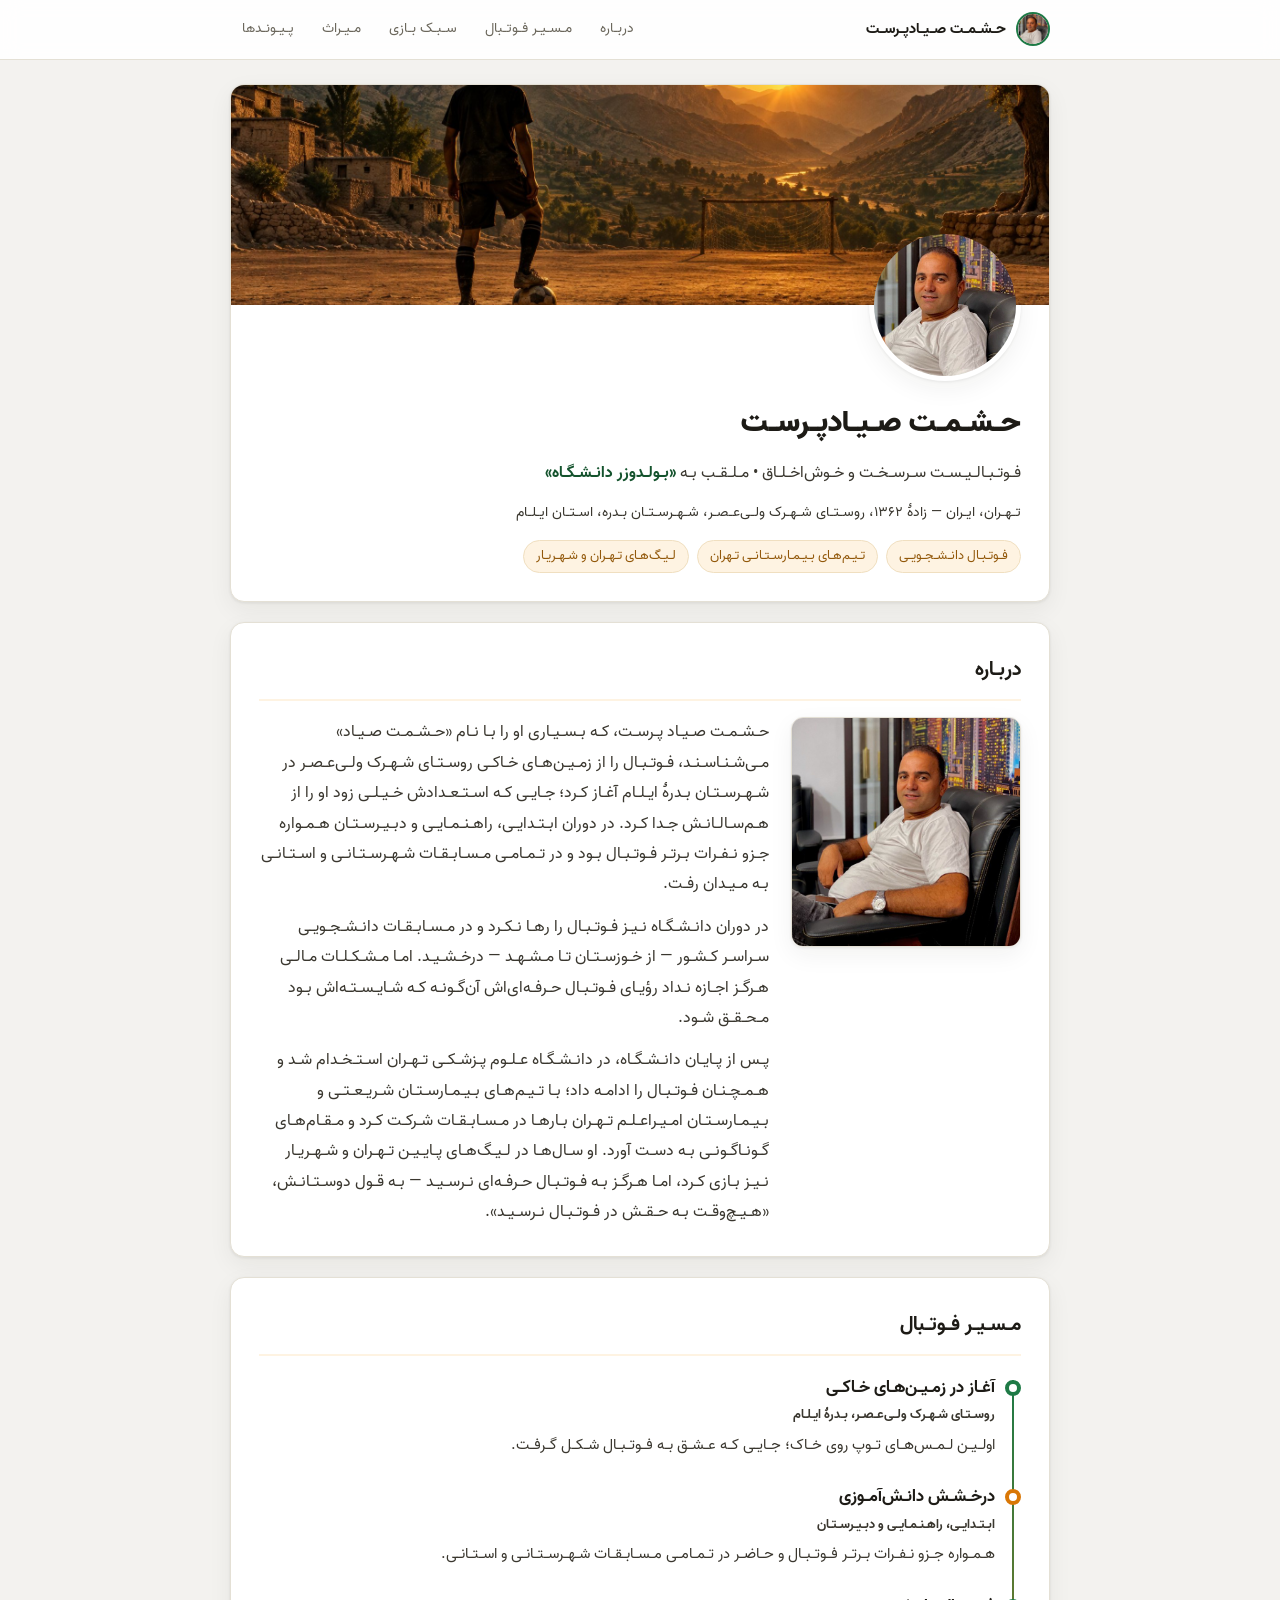
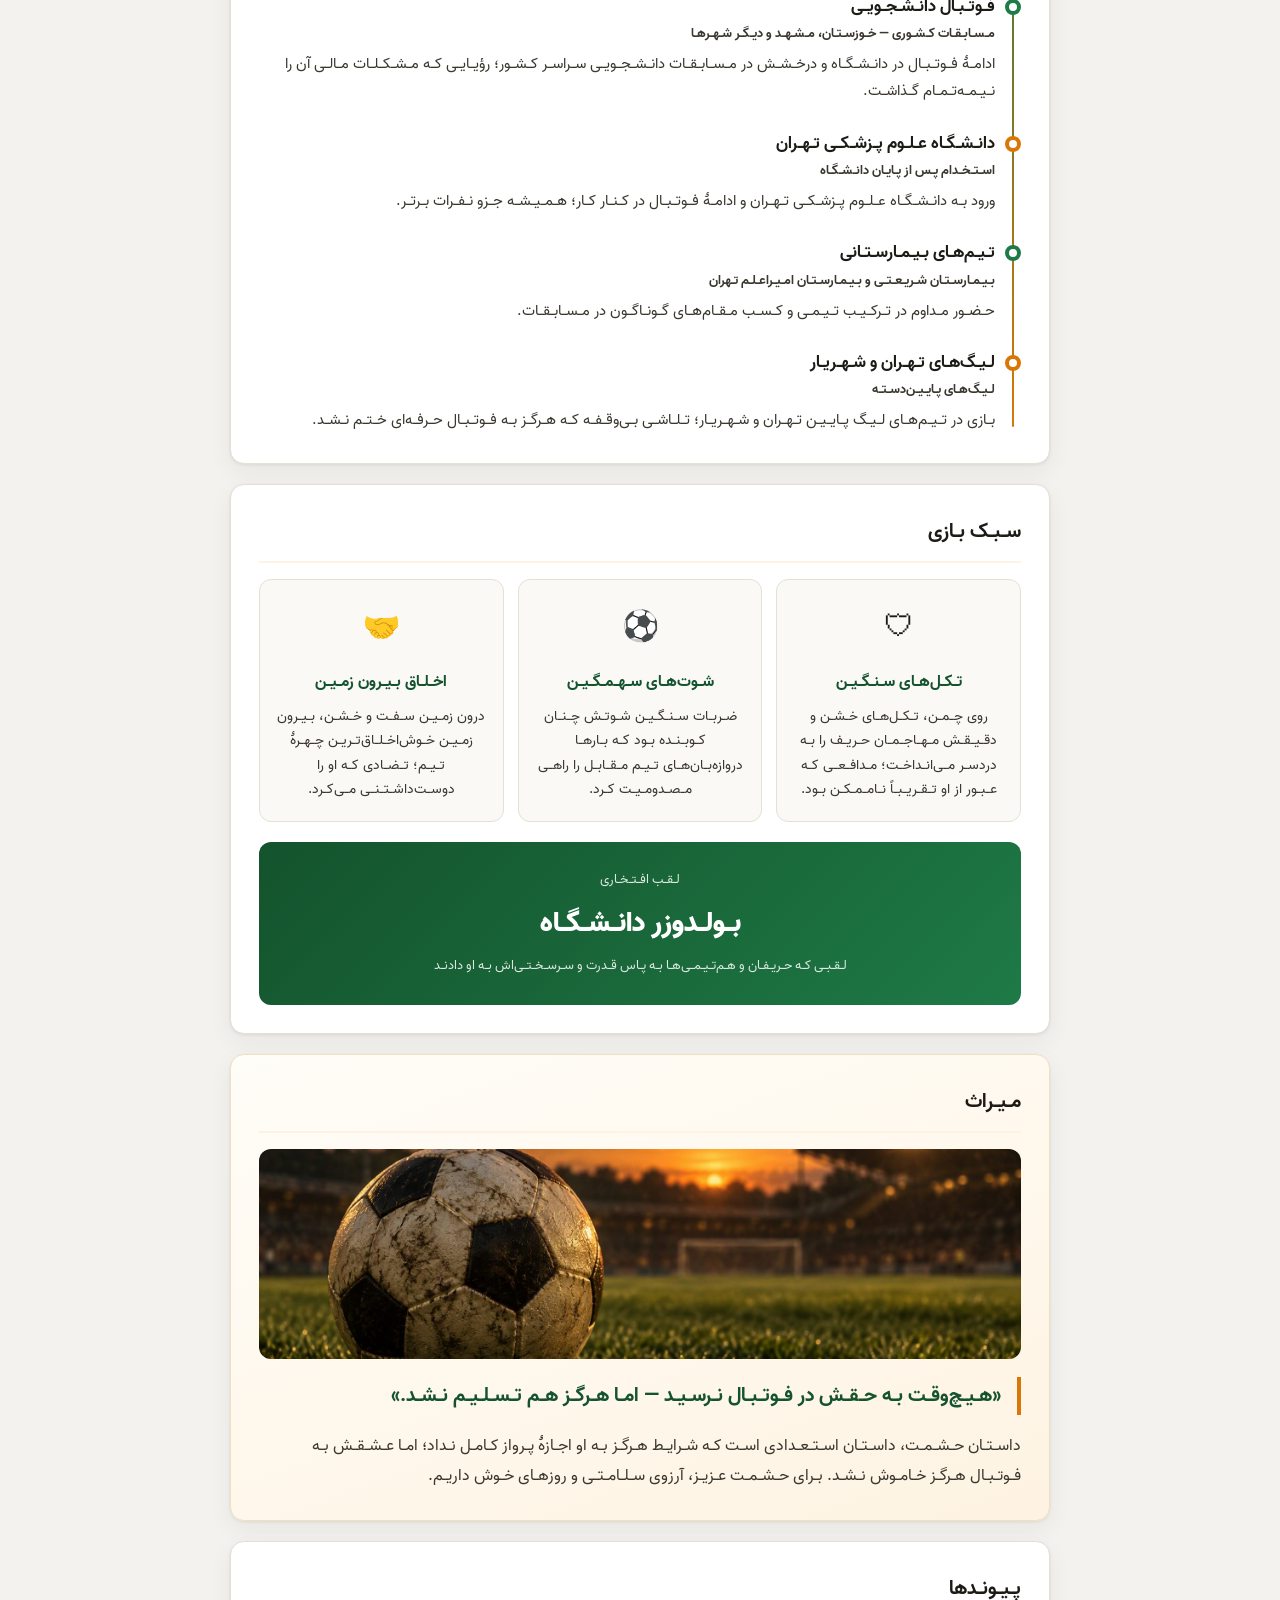
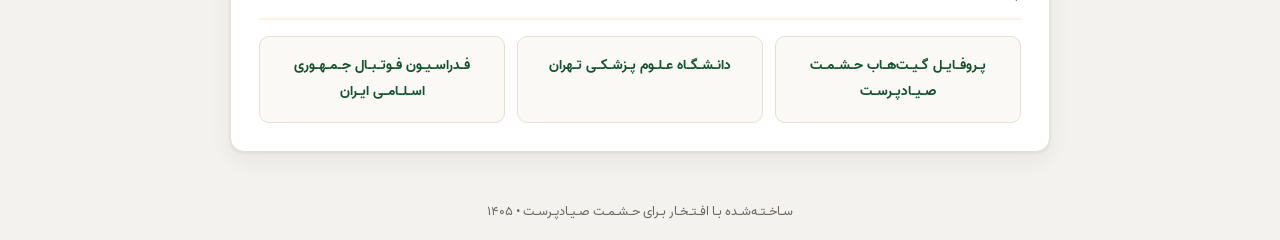
==== index.html @ b3f3f13d "Add links section (GitHub profile backlink + authoritative external links); store profile README sou" ====
<!DOCTYPE html>
<html lang="fa" dir="rtl">
<head>
  <meta charset="UTF-8">
  <meta name="viewport" content="width=device-width, initial-scale=1.0">
  <title>حشمت صیادپرست (حشمت صیاد) | بولدوزر دانشگاه — پروفایل رسمی فوتبالیست</title>
  <meta name="description" content="پروفایل رسمی حشمت صیادپرست (حشمت صیاد)؛ فوتبالیست سرسخت زادهٔ بدرهٔ ایلام، ملقب به بولدوزر دانشگاه. از زمین‌های خاکی روستا تا تیم‌های بیمارستانی تهران.">
  <meta name="author" content="حشمت صیادپرست">
  <meta name="robots" content="index, follow, max-image-preview:large, max-snippet:-1">
  <meta name="googlebot" content="index, follow, max-image-preview:large">
  <meta name="theme-color" content="#14532d">
  <link rel="canonical" href="https://heshmatsayad.github.io/">

  <!-- Open Graph -->
  <meta property="og:site_name" content="حشمت صیادپرست">
  <meta property="og:title" content="حشمت صیادپرست (حشمت صیاد) | بولدوزر دانشگاه">
  <meta property="og:description" content="از زمین‌های خاکی بدره تا درخشش در تهران؛ روایت فوتبالیستی که هرگز تسلیم نشد.">
  <meta property="og:url" content="https://heshmatsayad.github.io/">
  <meta property="og:type" content="profile">
  <meta property="og:locale" content="fa_IR">
  <meta property="og:image" content="https://heshmatsayad.github.io/assets/cover.jpg">
  <meta property="og:image:type" content="image/jpeg">
  <meta property="og:image:width" content="1792">
  <meta property="og:image:height" content="1024">
  <meta property="og:image:alt" content="غروب آفتاب بر زمین خاکی فوتبال روستای شهرک ولی‌عصر بدره">
  <meta property="profile:first_name" content="حشمت">
  <meta property="profile:last_name" content="صیادپرست">
  <meta property="profile:username" content="HeshmatSayad">

  <!-- Twitter Card -->
  <meta name="twitter:card" content="summary_large_image">
  <meta name="twitter:title" content="حشمت صیادپرست (حشمت صیاد) | بولدوزر دانشگاه">
  <meta name="twitter:description" content="از زمین‌های خاکی بدره تا درخشش در تهران؛ روایت فوتبالیستی که هرگز تسلیم نشد.">
  <meta name="twitter:image" content="https://heshmatsayad.github.io/assets/cover.jpg">
  <meta name="twitter:image:alt" content="غروب آفتاب بر زمین خاکی فوتبال روستا">

  <!-- Icons & performance -->
  <link rel="icon" href="assets/avatar.jpg" type="image/jpeg">
  <link rel="apple-touch-icon" href="assets/avatar.jpg">
  <link rel="preload" as="image" href="assets/cover.jpg" fetchpriority="high">
  <link rel="preload" as="font" type="font/woff2" href="assets/fonts/Vazir-Regular.woff2" crossorigin>
  <link rel="preload" as="font" type="font/woff2" href="assets/fonts/Vazir-Bold.woff2" crossorigin>
  <link rel="stylesheet" href="styles.css">
  <script src="script.js" defer></script>

  <!-- Structured data -->
  <script type="application/ld+json">
  {
    "@context": "https://schema.org",
    "@graph": [
      {
        "@type": "WebSite",
        "@id": "https://heshmatsayad.github.io/#website",
        "url": "https://heshmatsayad.github.io/",
        "name": "حشمت صیادپرست",
        "inLanguage": "fa"
      },
      {
        "@type": "ProfilePage",
        "@id": "https://heshmatsayad.github.io/#profilepage",
        "url": "https://heshmatsayad.github.io/",
        "name": "حشمت صیادپرست | بولدوزر دانشگاه",
        "isPartOf": { "@id": "https://heshmatsayad.github.io/#website" },
        "inLanguage": "fa",
        "dateModified": "2026-11-09",
        "mainEntity": { "@id": "https://heshmatsayad.github.io/#person" }
      },
      {
        "@type": "Person",
        "@id": "https://heshmatsayad.github.io/#person",
        "name": "حشمت صیادپرست",
        "givenName": "حشمت",
        "familyName": "صیادپرست",
        "alternateName": ["بولدوزر دانشگاه", "حشمت صیاد", "حشمت صیاد پرست"],
        "description": "فوتبالیست سرسخت زادهٔ بدرهٔ ایلام، ملقب به بولدوزر دانشگاه؛ از زمین‌های خاکی روستا تا تیم‌های بیمارستانی تهران.",
        "jobTitle": "فوتبالیست",
        "url": "https://heshmatsayad.github.io/",
        "image": "https://heshmatsayad.github.io/assets/avatar.jpg",
        "sameAs": ["https://github.com/HeshmatSayad"],
        "nationality": { "@type": "Country", "name": "ایران" },
        "birthPlace": {
          "@type": "Place",
          "name": "روستای شهرک ولی‌عصر، شهرستان بدره، استان ایلام، ایران"
        },
        "worksFor": { "@type": "Organization", "name": "دانشگاه علوم پزشکی تهران" },
        "knowsAbout": ["فوتبال", "فوتبال دانشجویی", "ورزش"]
      }
    ]
  }
  </script>
</head>
<body>

  <nav class="topnav" aria-label="ناوبری اصلی">
    <div class="topnav-inner">
      <a class="brand" href="#top">
        <img src="assets/avatar.jpg" alt="" class="brand-avatar" width="512" height="512" decoding="async">
        <span>حشمت صیادپرست</span>
      </a>
      <div class="nav-links">
        <a href="#about">درباره</a>
        <a href="#journey">مسیر فوتبال</a>
        <a href="#style">سبک بازی</a>
        <a href="#legacy">میراث</a>
        <a href="#links">پیوندها</a>
      </div>
    </div>
  </nav>

  <main id="top" class="container">

    <!-- Profile header card -->
    <section class="card profile-card">
      <div class="cover">
        <img src="assets/cover.jpg" alt="غروب آفتاب بر زمین خاکی فوتبال روستای شهرک ولی‌عصر بدره" width="1792" height="1024" fetchpriority="high" decoding="async">
      </div>
      <div class="profile-body">
        <img class="avatar" src="assets/avatar.jpg" alt="عکس حشمت صیادپرست، فوتبالیست ملقب به بولدوزر دانشگاه" width="512" height="512" decoding="async">
        <div class="profile-info">
          <h1>حشمت صیادپرست</h1>
          <p class="headline">فوتبالیست سرسخت و خوش‌اخلاق &bull; ملقب به <span class="nickname">«بولدوزر دانشگاه»</span></p>
          <p class="meta">تهران، ایران &mdash; زادهٔ ۱۳۶۲، روستای شهرک ولی‌عصر، شهرستان بدره، استان ایلام</p>
          <div class="tags">
            <span class="tag">فوتبال دانشجویی</span>
            <span class="tag">تیم‌های بیمارستانی تهران</span>
            <span class="tag">لیگ‌های تهران و شهریار</span>
          </div>
        </div>
      </div>
    </section>

    <!-- About -->
    <section id="about" class="card reveal">
      <h2>درباره</h2>
      <div class="about-grid">
        <img class="about-photo" src="pictures/photo_2024-07-27_11-53-24.jpg" alt="حشمت صیادپرست در تهران" width="640" height="640" loading="lazy" decoding="async">
        <div class="about-text">
          <p>
            حشمت صیاد پرست، که بسیاری او را با نام «حشمت صیاد» می‌شناسند، فوتبال را از زمین‌های خاکی روستای شهرک ولی‌عصر در شهرستان بدرهٔ ایلام آغاز کرد؛
            جایی که استعدادش خیلی زود او را از هم‌سالانش جدا کرد. در دوران ابتدایی، راهنمایی و دبیرستان
            همواره جزو نفرات برتر فوتبال بود و در تمامی مسابقات شهرستانی و استانی به میدان رفت.
          </p>
          <p>
            در دوران دانشگاه نیز فوتبال را رها نکرد و در مسابقات دانشجویی سراسر کشور &mdash; از خوزستان تا مشهد &mdash;
            درخشید. اما مشکلات مالی هرگز اجازه نداد رؤیای فوتبال حرفه‌ای‌اش آن‌گونه که شایسته‌اش بود محقق شود.
          </p>
          <p>
            پس از پایان دانشگاه، در دانشگاه علوم پزشکی تهران استخدام شد و همچنان فوتبال را ادامه داد؛
            با تیم‌های بیمارستان شریعتی و بیمارستان امیراعلم تهران بارها در مسابقات شرکت کرد و مقام‌های
            گوناگونی به دست آورد. او سال‌ها در لیگ‌های پایین تهران و شهریار نیز بازی کرد، اما هرگز به
            فوتبال حرفه‌ای نرسید &mdash; به قول دوستانش، «هیچ‌وقت به حقش در فوتبال نرسید».
          </p>
        </div>
      </div>
    </section>

    <!-- Journey timeline -->
    <section id="journey" class="card reveal">
      <h2>مسیر فوتبال</h2>
      <ol class="timeline">
        <li>
          <div class="timeline-dot"></div>
          <div class="timeline-content">
            <h3>آغاز در زمین‌های خاکی</h3>
            <p class="timeline-place">روستای شهرک ولی‌عصر، بدرهٔ ایلام</p>
            <p>اولین لمس‌های توپ روی خاک؛ جایی که عشق به فوتبال شکل گرفت.</p>
          </div>
        </li>
        <li>
          <div class="timeline-dot"></div>
          <div class="timeline-content">
            <h3>درخشش دانش‌آموزی</h3>
            <p class="timeline-place">ابتدایی، راهنمایی و دبیرستان</p>
            <p>همواره جزو نفرات برتر فوتبال و حاضر در تمامی مسابقات شهرستانی و استانی.</p>
          </div>
        </li>
        <li>
          <div class="timeline-dot"></div>
          <div class="timeline-content">
            <h3>فوتبال دانشجویی</h3>
            <p class="timeline-place">مسابقات کشوری &mdash; خوزستان، مشهد و دیگر شهرها</p>
            <p>ادامهٔ فوتبال در دانشگاه و درخشش در مسابقات دانشجویی سراسر کشور؛ رؤیایی که مشکلات مالی آن را نیمه‌تمام گذاشت.</p>
          </div>
        </li>
        <li>
          <div class="timeline-dot"></div>
          <div class="timeline-content">
            <h3>دانشگاه علوم پزشکی تهران</h3>
            <p class="timeline-place">استخدام پس از پایان دانشگاه</p>
            <p>ورود به دانشگاه علوم پزشکی تهران و ادامهٔ فوتبال در کنار کار؛ همیشه جزو نفرات برتر.</p>
          </div>
        </li>
        <li>
          <div class="timeline-dot"></div>
          <div class="timeline-content">
            <h3>تیم‌های بیمارستانی</h3>
            <p class="timeline-place">بیمارستان شریعتی و بیمارستان امیراعلم تهران</p>
            <p>حضور مداوم در ترکیب تیمی و کسب مقام‌های گوناگون در مسابقات.</p>
          </div>
        </li>
        <li>
          <div class="timeline-dot"></div>
          <div class="timeline-content">
            <h3>لیگ‌های تهران و شهریار</h3>
            <p class="timeline-place">لیگ‌های پایین‌دسته</p>
            <p>بازی در تیم‌های لیگ پایین تهران و شهریار؛ تلاشی بی‌وقفه که هرگز به فوتبال حرفه‌ای ختم نشد.</p>
          </div>
        </li>
      </ol>
    </section>

    <!-- Playing style -->
    <section id="style" class="card reveal">
      <h2>سبک بازی</h2>
      <div class="style-grid">
        <article class="style-item">
          <div class="style-icon">&#128737;</div>
          <h3>تکل‌های سنگین</h3>
          <p>روی چمن، تکل‌های خشن و دقیقش مهاجمان حریف را به دردسر می‌انداخت؛ مدافعی که عبور از او تقریباً ناممکن بود.</p>
        </article>
        <article class="style-item">
          <div class="style-icon">&#9917;</div>
          <h3>شوت‌های سهمگین</h3>
          <p>ضربات سنگین شوتش چنان کوبنده بود که بارها دروازه‌بان‌های تیم مقابل را راهی مصدومیت کرد.</p>
        </article>
        <article class="style-item">
          <div class="style-icon">&#129309;</div>
          <h3>اخلاق بیرون زمین</h3>
          <p>درون زمین سفت و خشن، بیرون زمین خوش‌اخلاق‌ترین چهرهٔ تیم؛ تضادی که او را دوست‌داشتنی می‌کرد.</p>
        </article>
      </div>
      <div class="nickname-banner">
        <span class="nickname-label">لقب افتخاری</span>
        <span class="nickname-title">بولدوزر دانشگاه</span>
        <span class="nickname-sub">لقبی که حریفان و هم‌تیمی‌ها به پاس قدرت و سرسختی‌اش به او دادند</span>
      </div>
    </section>

    <!-- Legacy -->
    <section id="legacy" class="card legacy-card reveal">
      <h2>میراث</h2>
      <img class="legacy-photo" src="assets/grass-ball.jpg" alt="توپ فوتبال کلاسیک روی چمن ورزشگاه در غروب آفتاب" width="1792" height="1024" loading="lazy" decoding="async">
      <blockquote>
        «هیچ‌وقت به حقش در فوتبال نرسید &mdash; اما هرگز هم تسلیم نشد.»
      </blockquote>
      <p>
        داستان حشمت، داستان استعدادی است که شرایط هرگز به او اجازهٔ پرواز کامل نداد؛
        اما عشقش به فوتبال هرگز خاموش نشد. برای حشمت عزیز، آرزوی سلامتی و روزهای خوش داریم.
      </p>
    </section>

    <!-- Links -->
    <section id="links" class="card reveal">
      <h2>پیوندها</h2>
      <div class="links-grid">
        <a class="link-item" href="https://github.com/HeshmatSayad" target="_blank" rel="noopener">پروفایل گیت‌هاب حشمت صیادپرست</a>
        <a class="link-item" href="https://www.tums.ac.ir/" target="_blank" rel="noopener">دانشگاه علوم پزشکی تهران</a>
        <a class="link-item" href="https://www.ffiri.ir/" target="_blank" rel="noopener">فدراسیون فوتبال جمهوری اسلامی ایران</a>
      </div>
    </section>

  </main>

  <footer class="footer">
    <p>ساخته‌شده با افتخار برای حشمت صیادپرست &bull; ۱۴۰۵</p>
  </footer>

</body>
</html>
---- styles.css ----
@font-face {
  font-family: 'Vazir';
  src: url('assets/fonts/Vazir-Regular.woff2') format('woff2');
  font-weight: 400;
  font-style: normal;
  font-display: swap;
}

@font-face {
  font-family: 'Vazir';
  src: url('assets/fonts/Vazir-Medium.woff2') format('woff2');
  font-weight: 500;
  font-style: normal;
  font-display: swap;
}

@font-face {
  font-family: 'Vazir';
  src: url('assets/fonts/Vazir-Bold.woff2') format('woff2');
  font-weight: 700;
  font-style: normal;
  font-display: swap;
}

@font-face {
  font-family: 'Vazir';
  src: url('assets/fonts/Vazir-Black.woff2') format('woff2');
  font-weight: 900;
  font-style: normal;
  font-display: swap;
}

:root {
  --bg: #f3f2ef;
  --card: #ffffff;
  --ink: #1d1b16;
  --muted: #6b675c;
  --line: #e4e0d5;
  --green: #1e7a46;
  --green-dark: #14532d;
  --amber: #d97706;
  --amber-soft: #fef3e2;
  --radius: 14px;
  --shadow: 0 1px 3px rgba(29, 27, 22, .08), 0 8px 24px rgba(29, 27, 22, .06);
}

* { margin: 0; padding: 0; box-sizing: border-box; }

html { scroll-behavior: smooth; }

body {
  font-family: 'Vazir', Tahoma, sans-serif;
  background: var(--bg);
  color: var(--ink);
  line-height: 1.9;
}

img { display: block; max-width: 100%; }

/* ---------- Top navigation ---------- */
.topnav {
  position: sticky;
  top: 0;
  z-index: 50;
  background: rgba(255, 255, 255, .92);
  backdrop-filter: blur(10px);
  border-bottom: 1px solid var(--line);
}

.topnav-inner {
  max-width: 860px;
  margin: 0 auto;
  padding: 10px 20px;
  display: flex;
  align-items: center;
  justify-content: space-between;
  gap: 16px;
}

.brand {
  display: flex;
  align-items: center;
  gap: 10px;
  text-decoration: none;
  color: var(--ink);
  font-weight: 700;
  font-size: 15px;
}

.brand-avatar {
  width: 34px;
  height: 34px;
  border-radius: 50%;
  border: 2px solid var(--green);
}

.nav-links { display: flex; gap: 4px; }

.nav-links a {
  color: var(--muted);
  text-decoration: none;
  font-size: 14px;
  padding: 6px 12px;
  border-radius: 8px;
  transition: background .2s, color .2s;
}

.nav-links a:hover { background: var(--amber-soft); color: var(--ink); }

/* ---------- Layout ---------- */
.container {
  max-width: 860px;
  margin: 0 auto;
  padding: 24px 20px 40px;
  display: grid;
  gap: 20px;
}

.card {
  background: var(--card);
  border: 1px solid var(--line);
  border-radius: var(--radius);
  box-shadow: var(--shadow);
  padding: 28px;
}

.card h2 {
  font-size: 20px;
  margin-bottom: 16px;
  padding-bottom: 10px;
  border-bottom: 2px solid var(--amber-soft);
}

.card p { margin-bottom: 12px; color: #3a372f; }
.card p:last-child { margin-bottom: 0; }

/* ---------- Profile header ---------- */
.profile-card { padding: 0; overflow: hidden; }

.cover { height: 220px; overflow: hidden; }
.cover img { width: 100%; height: 100%; object-fit: cover; }

.profile-body { padding: 0 28px 28px; }

.avatar {
  width: 152px;
  height: 152px;
  border-radius: 50%;
  border: 5px solid var(--card);
  box-shadow: var(--shadow);
  margin-top: -76px;
  margin-bottom: 14px;
  background: var(--card);
}

.profile-info h1 { font-size: 30px; font-weight: 800; }

.headline { font-size: 16px; color: var(--ink); margin: 6px 0 4px; }

.nickname { color: var(--green-dark); font-weight: 700; }

.meta { font-size: 13.5px; color: var(--muted); }

.tags { display: flex; flex-wrap: wrap; gap: 8px; margin-top: 14px; }

.tag {
  font-size: 12.5px;
  background: var(--amber-soft);
  color: #92580a;
  border: 1px solid #f0dfc0;
  padding: 4px 12px;
  border-radius: 999px;
}

/* ---------- About ---------- */
.about-grid {
  display: grid;
  grid-template-columns: 230px 1fr;
  gap: 22px;
  align-items: start;
}

.about-photo {
  width: 100%;
  height: auto;
  border-radius: 12px;
  border: 1px solid var(--line);
  box-shadow: var(--shadow);
}

/* ---------- Timeline ---------- */
.timeline { list-style: none; position: relative; padding-right: 26px; }

.timeline::before {
  content: "";
  position: absolute;
  right: 7px;
  top: 8px;
  bottom: 8px;
  width: 2px;
  background: linear-gradient(var(--green), var(--amber));
  border-radius: 2px;
}

.timeline li { position: relative; padding-bottom: 22px; }
.timeline li:last-child { padding-bottom: 0; }

.timeline-dot {
  position: absolute;
  right: -26px;
  top: 8px;
  width: 16px;
  height: 16px;
  border-radius: 50%;
  background: var(--card);
  border: 4px solid var(--green);
}

.timeline li:nth-child(even) .timeline-dot { border-color: var(--amber); }

.timeline-content h3 { font-size: 16.5px; }

.timeline-place {
  font-size: 13px;
  color: var(--amber);
  font-weight: 600;
  margin-bottom: 4px !important;
}

.timeline-content p:last-child { font-size: 14.5px; }

/* ---------- Playing style ---------- */
.style-grid {
  display: grid;
  grid-template-columns: repeat(3, 1fr);
  gap: 14px;
  margin-bottom: 20px;
}

.style-item {
  background: #faf9f6;
  border: 1px solid var(--line);
  border-radius: 12px;
  padding: 20px 16px;
  text-align: center;
  transition: transform .25s, box-shadow .25s;
}

.style-item:hover { transform: translateY(-4px); box-shadow: var(--shadow); }

.style-icon { font-size: 30px; margin-bottom: 10px; }

.style-item h3 { font-size: 15.5px; margin-bottom: 8px; color: var(--green-dark); }

.style-item p { font-size: 13.5px; line-height: 1.8; }

.nickname-banner {
  background: linear-gradient(135deg, var(--green-dark), var(--green));
  border-radius: 12px;
  color: #fff;
  text-align: center;
  padding: 26px 20px;
  display: grid;
  gap: 4px;
}

.nickname-label { font-size: 13px; opacity: .85; }

.nickname-title { font-size: 28px; font-weight: 800; }

.nickname-sub { font-size: 13px; opacity: .85; }

/* ---------- Legacy ---------- */
.legacy-card {
  background: linear-gradient(160deg, #fffdf8, var(--amber-soft));
  border-color: #f0dfc0;
}

.legacy-photo {
  width: 100%;
  height: 210px;
  object-fit: cover;
  border-radius: 12px;
  margin-bottom: 18px;
}

.legacy-card blockquote {
  font-size: 20px;
  font-weight: 700;
  color: var(--green-dark);
  border-right: 4px solid var(--amber);
  padding-right: 16px;
  margin-bottom: 16px;
}

/* ---------- Links ---------- */
.links-grid {
  display: grid;
  grid-template-columns: repeat(3, 1fr);
  gap: 12px;
}

.link-item {
  display: block;
  text-align: center;
  text-decoration: none;
  color: var(--green-dark);
  font-weight: 600;
  font-size: 14px;
  background: #faf9f6;
  border: 1px solid var(--line);
  border-radius: 10px;
  padding: 16px 12px;
  transition: background .2s, transform .2s, box-shadow .2s;
}

.link-item:hover {
  background: var(--amber-soft);
  transform: translateY(-3px);
  box-shadow: var(--shadow);
}

/* ---------- Footer ---------- */
.footer {
  text-align: center;
  color: var(--muted);
  font-size: 13px;
  padding: 8px 0 16px;
}

/* ---------- Reveal animation ---------- */
body.js .reveal { opacity: 0; transform: translateY(24px); transition: opacity .6s ease, transform .6s ease; }
body.js .reveal.visible { opacity: 1; transform: none; }

@media (prefers-reduced-motion: reduce) {
  html { scroll-behavior: auto; }
  body.js .reveal { opacity: 1; transform: none; transition: none; }
}

/* ---------- Responsive ---------- */
@media (max-width: 640px) {
  .nav-links { display: none; }
  .cover { height: 150px; }
  .avatar { width: 116px; height: 116px; margin-top: -58px; }
  .profile-info h1 { font-size: 24px; }
  .card { padding: 20px; }
  .profile-body { padding: 0 20px 20px; }
  .style-grid { grid-template-columns: 1fr; }
  .links-grid { grid-template-columns: 1fr; }
  .about-grid { grid-template-columns: 1fr; }
  .about-photo { max-width: 280px; margin: 0 auto; }
  .legacy-photo { height: 150px; }
  .nickname-title { font-size: 23px; }
}
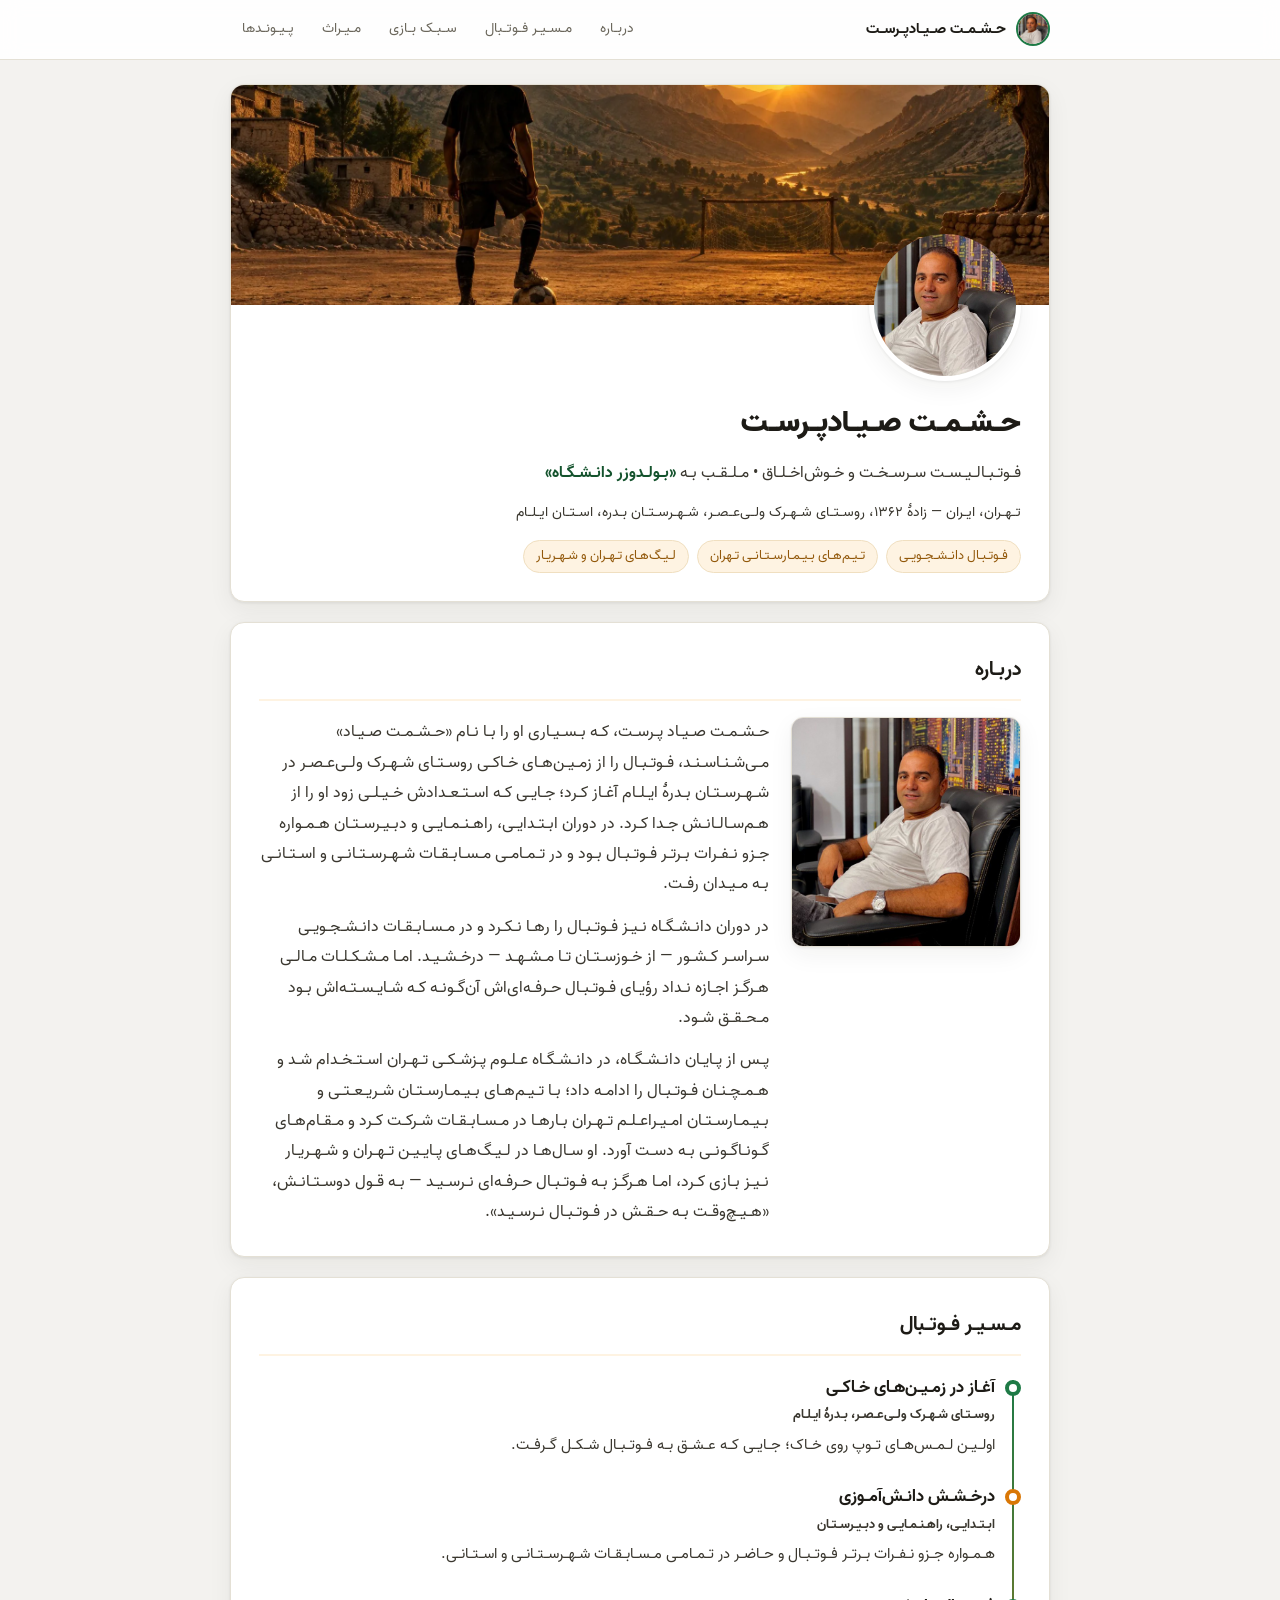
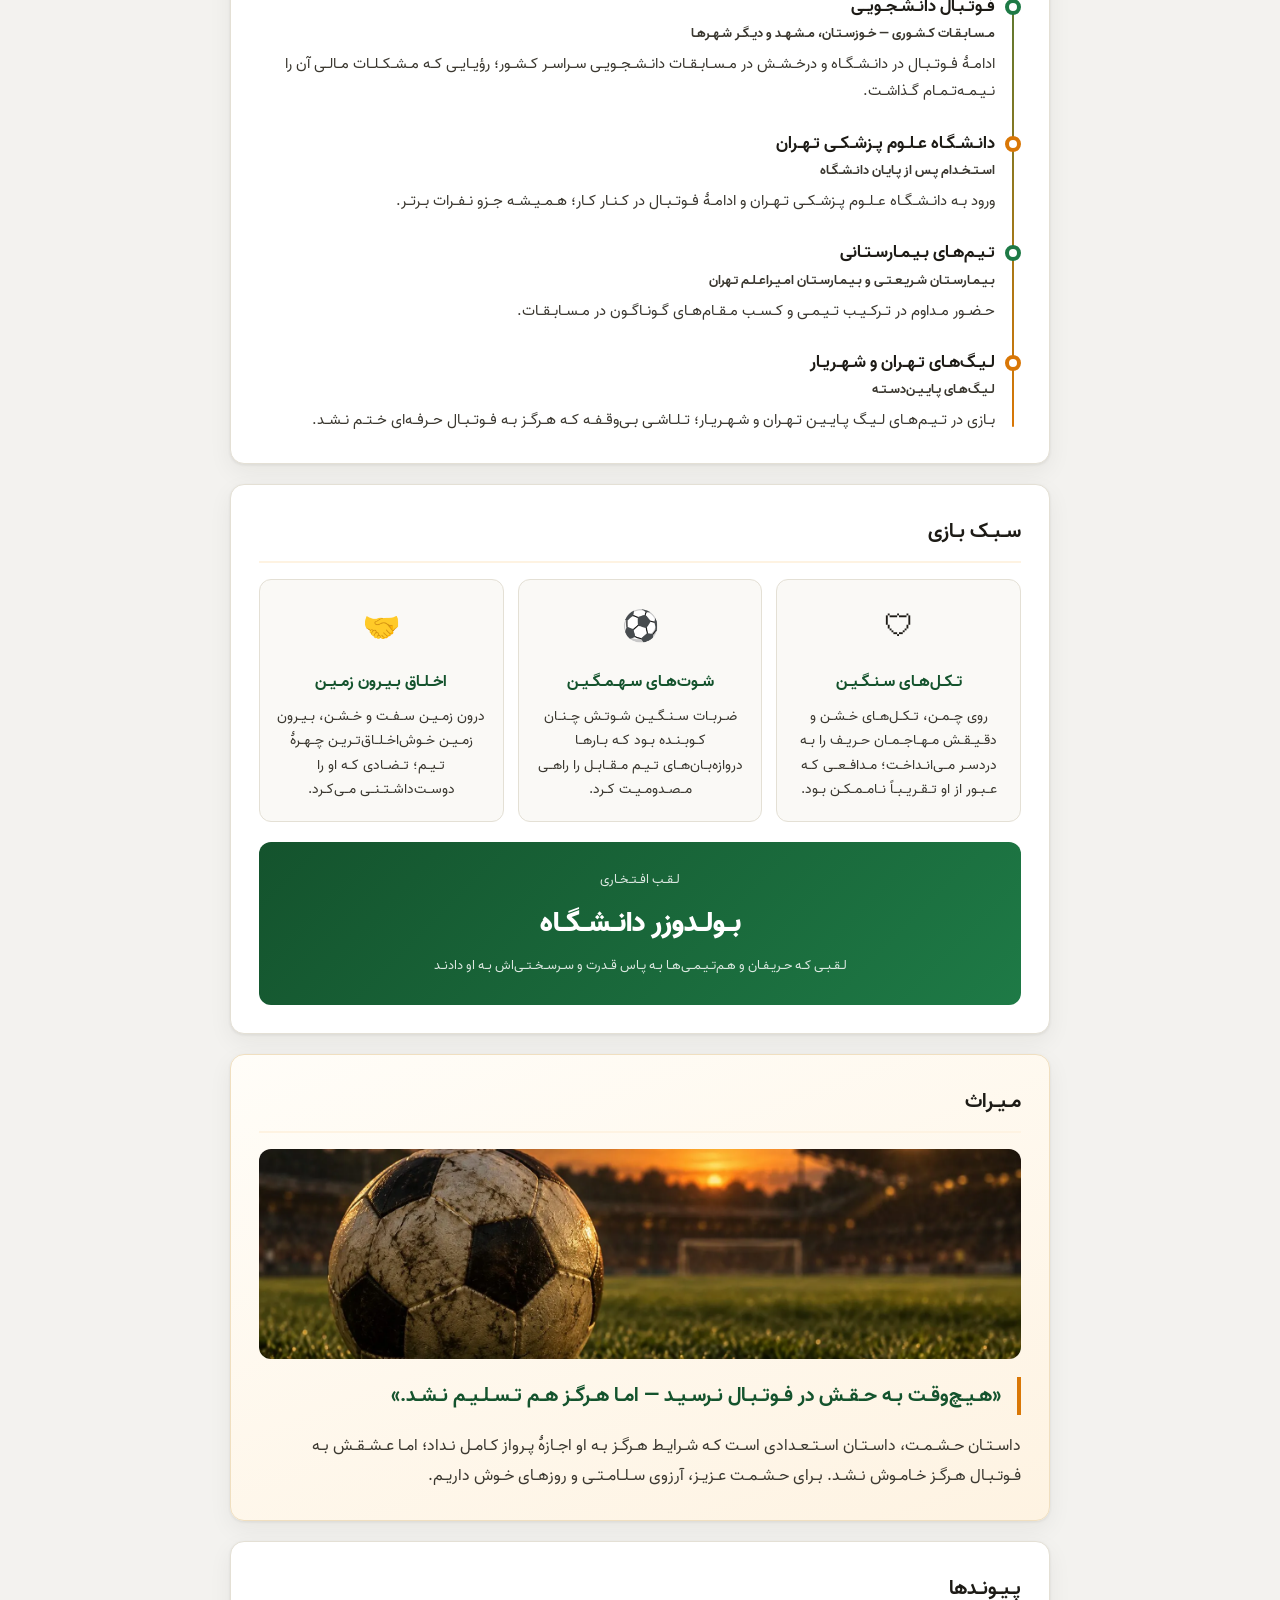
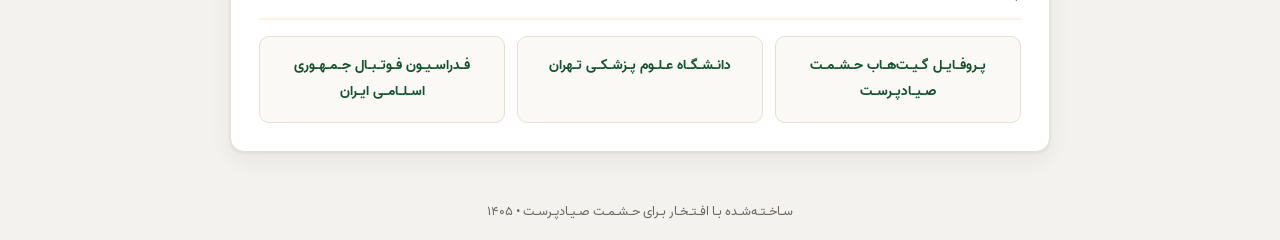
==== commit 0d0fc611: "SEO master-prompt pass: WebP images with fallback, descriptive photo filename, rel=me, custom 404" ====
--- a/index.html
+++ b/index.html
@@ -37,7 +37,7 @@
   <!-- Icons & performance -->
   <link rel="icon" href="assets/avatar.jpg" type="image/jpeg">
   <link rel="apple-touch-icon" href="assets/avatar.jpg">
-  <link rel="preload" as="image" href="assets/cover.jpg" fetchpriority="high">
+  <link rel="preload" as="image" type="image/webp" href="assets/cover.webp" fetchpriority="high">
   <link rel="preload" as="font" type="font/woff2" href="assets/fonts/Vazir-Regular.woff2" crossorigin>
   <link rel="preload" as="font" type="font/woff2" href="assets/fonts/Vazir-Bold.woff2" crossorigin>
   <link rel="stylesheet" href="styles.css">
@@ -112,7 +112,10 @@
     <!-- Profile header card -->
     <section class="card profile-card">
       <div class="cover">
-        <img src="assets/cover.jpg" alt="غروب آفتاب بر زمین خاکی فوتبال روستای شهرک ولی‌عصر بدره" width="1792" height="1024" fetchpriority="high" decoding="async">
+        <picture>
+          <source srcset="assets/cover.webp" type="image/webp">
+          <img src="assets/cover.jpg" alt="غروب آفتاب بر زمین خاکی فوتبال روستای شهرک ولی‌عصر بدره" width="1792" height="1024" fetchpriority="high" decoding="async">
+        </picture>
       </div>
       <div class="profile-body">
         <img class="avatar" src="assets/avatar.jpg" alt="عکس حشمت صیادپرست، فوتبالیست ملقب به بولدوزر دانشگاه" width="512" height="512" decoding="async">
@@ -133,7 +136,7 @@
     <section id="about" class="card reveal">
       <h2>درباره</h2>
       <div class="about-grid">
-        <img class="about-photo" src="pictures/photo_2024-07-27_11-53-24.jpg" alt="حشمت صیادپرست در تهران" width="640" height="640" loading="lazy" decoding="async">
+        <img class="about-photo" src="pictures/heshmat-sayadparast.jpg" alt="حشمت صیادپرست در تهران" width="640" height="640" loading="lazy" decoding="async">
         <div class="about-text">
           <p>
             حشمت صیاد پرست، که بسیاری او را با نام «حشمت صیاد» می‌شناسند، فوتبال را از زمین‌های خاکی روستای شهرک ولی‌عصر در شهرستان بدرهٔ ایلام آغاز کرد؛
@@ -239,7 +242,10 @@
     <!-- Legacy -->
     <section id="legacy" class="card legacy-card reveal">
       <h2>میراث</h2>
-      <img class="legacy-photo" src="assets/grass-ball.jpg" alt="توپ فوتبال کلاسیک روی چمن ورزشگاه در غروب آفتاب" width="1792" height="1024" loading="lazy" decoding="async">
+      <picture>
+        <source srcset="assets/grass-ball.webp" type="image/webp">
+        <img class="legacy-photo" src="assets/grass-ball.jpg" alt="توپ فوتبال کلاسیک روی چمن ورزشگاه در غروب آفتاب" width="1792" height="1024" loading="lazy" decoding="async">
+      </picture>
       <blockquote>
         «هیچ‌وقت به حقش در فوتبال نرسید &mdash; اما هرگز هم تسلیم نشد.»
       </blockquote>
@@ -253,7 +259,7 @@
     <section id="links" class="card reveal">
       <h2>پیوندها</h2>
       <div class="links-grid">
-        <a class="link-item" href="https://github.com/HeshmatSayad" target="_blank" rel="noopener">پروفایل گیت‌هاب حشمت صیادپرست</a>
+        <a class="link-item" href="https://github.com/HeshmatSayad" target="_blank" rel="me noopener">پروفایل گیت‌هاب حشمت صیادپرست</a>
         <a class="link-item" href="https://www.tums.ac.ir/" target="_blank" rel="noopener">دانشگاه علوم پزشکی تهران</a>
         <a class="link-item" href="https://www.ffiri.ir/" target="_blank" rel="noopener">فدراسیون فوتبال جمهوری اسلامی ایران</a>
       </div>
--- a/styles.css
+++ b/styles.css
@@ -56,6 +56,9 @@
 }
 
 img { display: block; max-width: 100%; }
+
+picture { display: block; }
+.cover picture { height: 100%; }
 
 /* ---------- Top navigation ---------- */
 .topnav {
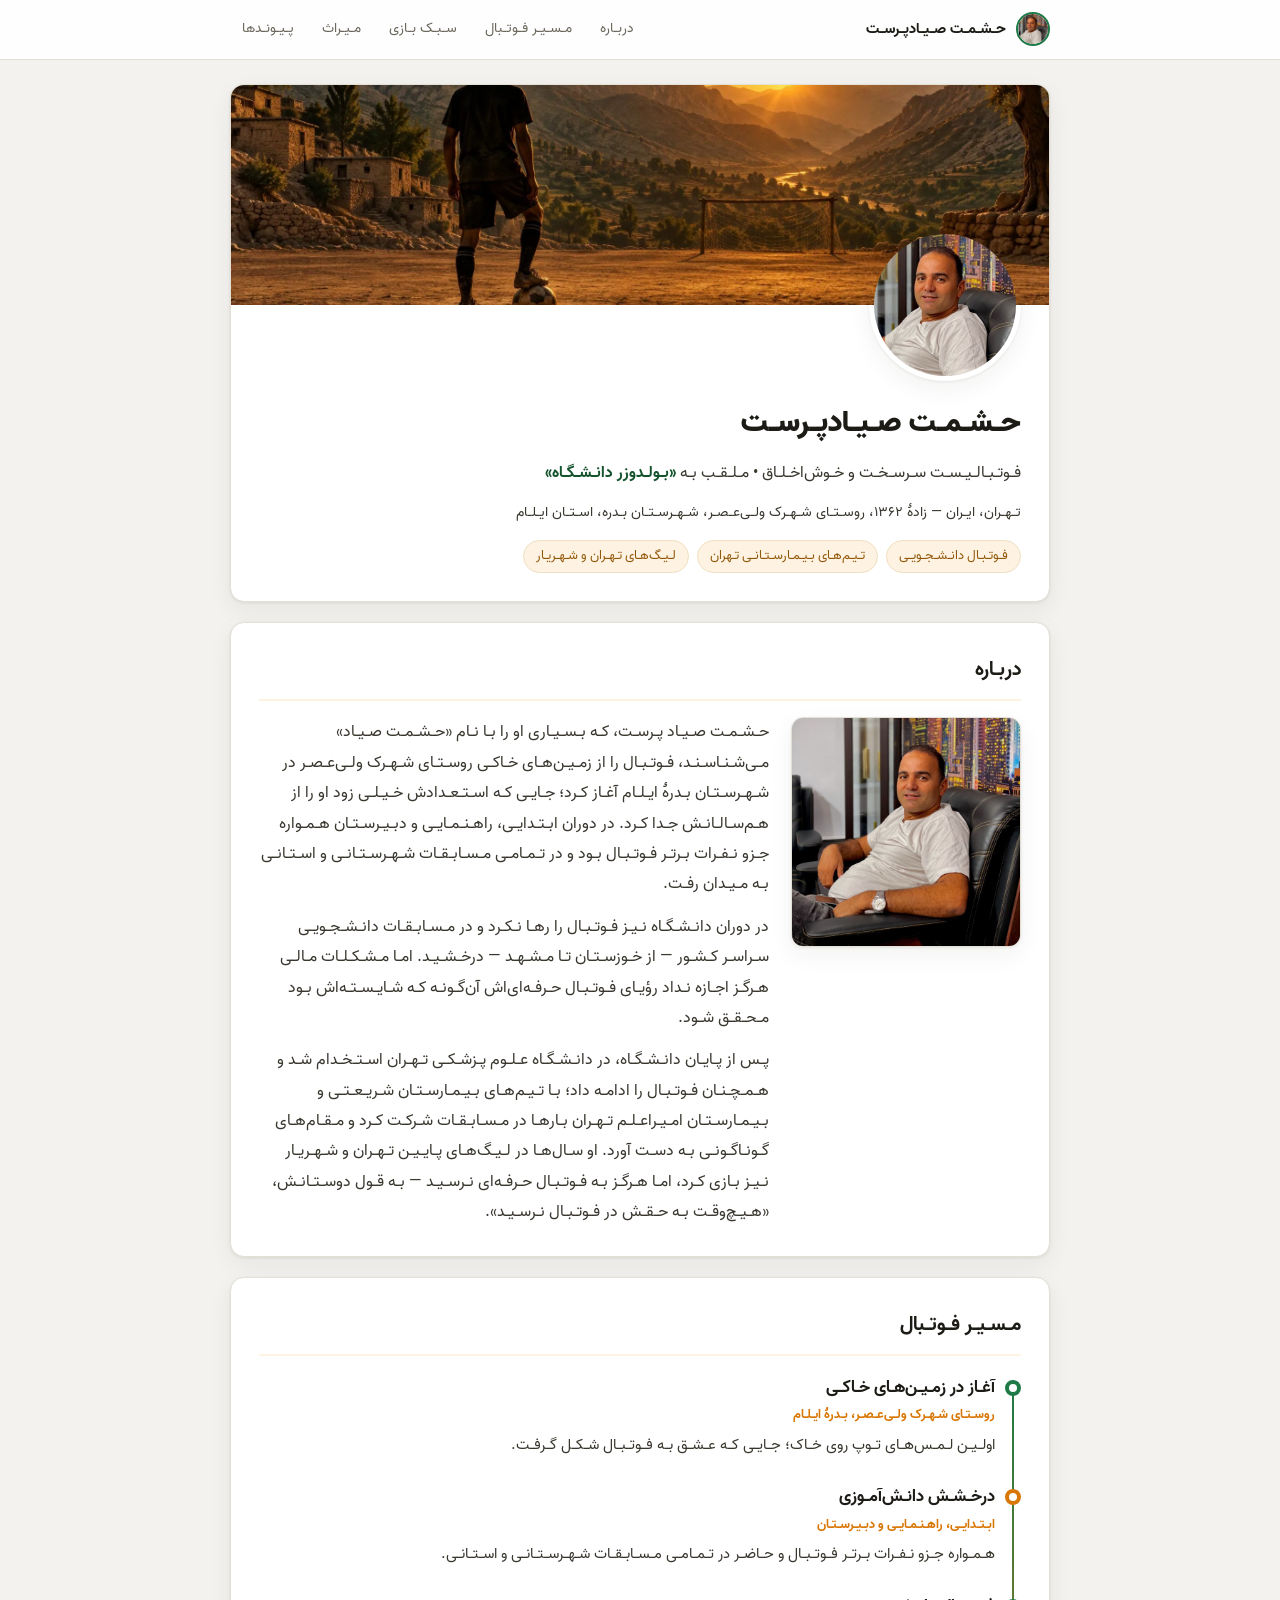
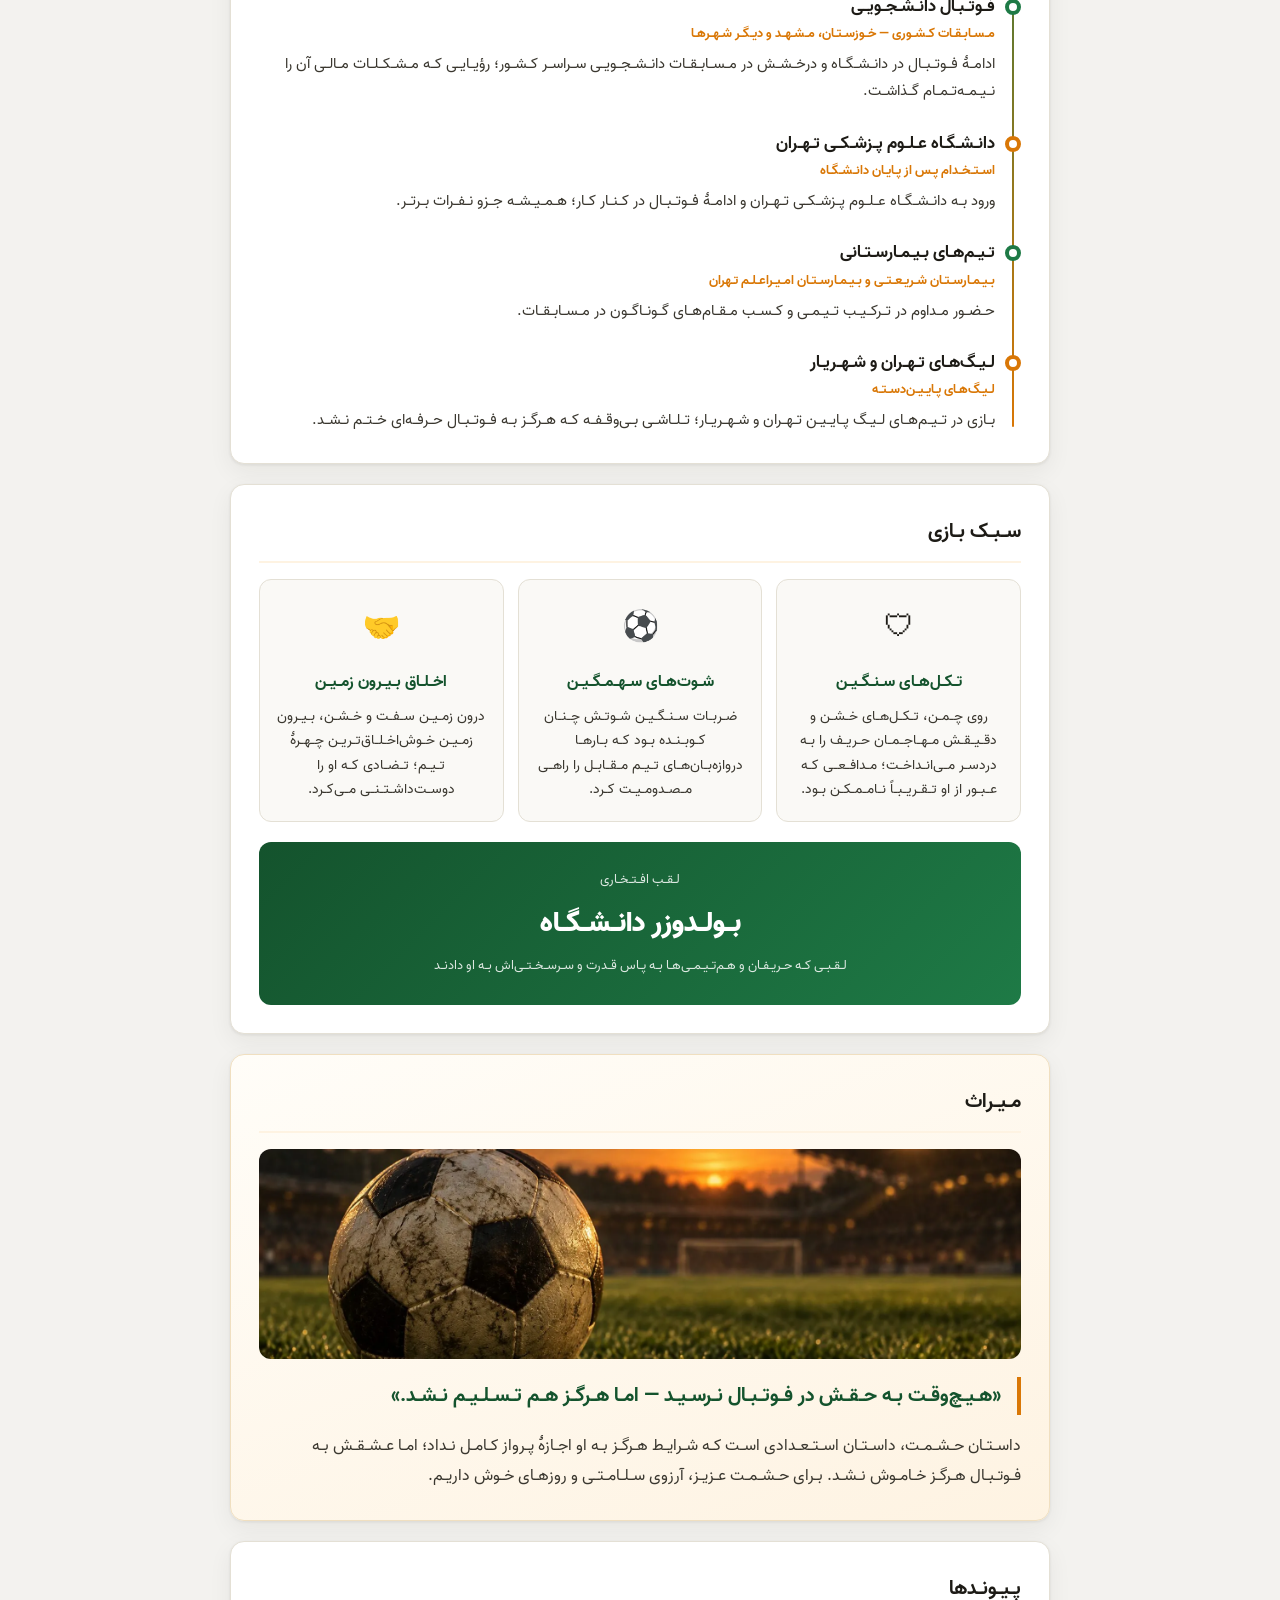
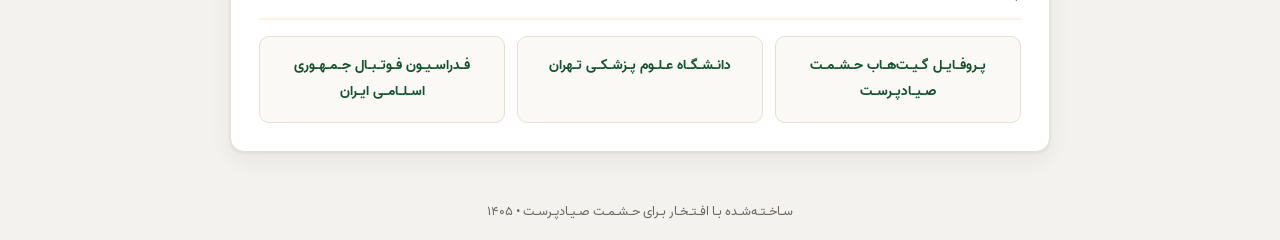
==== commit 4c44a65b: "Deep refactor: extract kashida engine to kashida.js (ES module), tokenized CSS with 404 styles share" ====
--- a/index.html
+++ b/index.html
@@ -41,7 +41,7 @@
   <link rel="preload" as="font" type="font/woff2" href="assets/fonts/Vazir-Regular.woff2" crossorigin>
   <link rel="preload" as="font" type="font/woff2" href="assets/fonts/Vazir-Bold.woff2" crossorigin>
   <link rel="stylesheet" href="styles.css">
-  <script src="script.js" defer></script>
+  <script type="module" src="script.js"></script>
 
   <!-- Structured data -->
   <script type="application/ld+json">
--- a/styles.css
+++ b/styles.css
@@ -1,3 +1,12 @@
+/* ============================================================
+   Profile site stylesheet — sections:
+   1 Fonts   2 Tokens   3 Base   4 Navigation   5 Layout
+   6 Profile header   7 About   8 Timeline   9 Playing style
+   10 Legacy   11 Links   12 Footer   13 Not-found (404.html)
+   14 Motion   15 Responsive
+   ============================================================ */
+
+/* 1 — Fonts (self-hosted Vazir, Rule 3) */
 @font-face {
   font-family: 'Vazir';
   src: url('assets/fonts/Vazir-Regular.woff2') format('woff2');
@@ -30,20 +39,27 @@
   font-display: swap;
 }
 
+/* 2 — Tokens */
 :root {
   --bg: #f3f2ef;
   --card: #ffffff;
+  --surface: #faf9f6;
   --ink: #1d1b16;
   --muted: #6b675c;
+  --text: #3a372f;
   --line: #e4e0d5;
   --green: #1e7a46;
   --green-dark: #14532d;
   --amber: #d97706;
   --amber-soft: #fef3e2;
+  --amber-ink: #92580a;
+  --amber-line: #f0dfc0;
   --radius: 14px;
+  --radius-sm: 12px;
   --shadow: 0 1px 3px rgba(29, 27, 22, .08), 0 8px 24px rgba(29, 27, 22, .06);
 }
 
+/* 3 — Base */
 * { margin: 0; padding: 0; box-sizing: border-box; }
 
 html { scroll-behavior: smooth; }
@@ -60,7 +76,7 @@
 picture { display: block; }
 .cover picture { height: 100%; }
 
-/* ---------- Top navigation ---------- */
+/* 4 — Navigation */
 .topnav {
   position: sticky;
   top: 0;
@@ -110,7 +126,7 @@
 
 .nav-links a:hover { background: var(--amber-soft); color: var(--ink); }
 
-/* ---------- Layout ---------- */
+/* 5 — Layout */
 .container {
   max-width: 860px;
   margin: 0 auto;
@@ -134,10 +150,10 @@
   border-bottom: 2px solid var(--amber-soft);
 }
 
-.card p { margin-bottom: 12px; color: #3a372f; }
+.card p { margin-bottom: 12px; color: var(--text); }
 .card p:last-child { margin-bottom: 0; }
 
-/* ---------- Profile header ---------- */
+/* 6 — Profile header */
 .profile-card { padding: 0; overflow: hidden; }
 
 .cover { height: 220px; overflow: hidden; }
@@ -169,13 +185,13 @@
 .tag {
   font-size: 12.5px;
   background: var(--amber-soft);
-  color: #92580a;
-  border: 1px solid #f0dfc0;
+  color: var(--amber-ink);
+  border: 1px solid var(--amber-line);
   padding: 4px 12px;
   border-radius: 999px;
 }
 
-/* ---------- About ---------- */
+/* 7 — About */
 .about-grid {
   display: grid;
   grid-template-columns: 230px 1fr;
@@ -186,12 +202,12 @@
 .about-photo {
   width: 100%;
   height: auto;
-  border-radius: 12px;
+  border-radius: var(--radius-sm);
   border: 1px solid var(--line);
   box-shadow: var(--shadow);
 }
 
-/* ---------- Timeline ---------- */
+/* 8 — Timeline */
 .timeline { list-style: none; position: relative; padding-right: 26px; }
 
 .timeline::before {
@@ -223,16 +239,16 @@
 
 .timeline-content h3 { font-size: 16.5px; }
 
-.timeline-place {
+.card .timeline-place {
   font-size: 13px;
   color: var(--amber);
   font-weight: 600;
-  margin-bottom: 4px !important;
+  margin-bottom: 4px;
 }
 
 .timeline-content p:last-child { font-size: 14.5px; }
 
-/* ---------- Playing style ---------- */
+/* 9 — Playing style */
 .style-grid {
   display: grid;
   grid-template-columns: repeat(3, 1fr);
@@ -241,9 +257,9 @@
 }
 
 .style-item {
-  background: #faf9f6;
+  background: var(--surface);
   border: 1px solid var(--line);
-  border-radius: 12px;
+  border-radius: var(--radius-sm);
   padding: 20px 16px;
   text-align: center;
   transition: transform .25s, box-shadow .25s;
@@ -259,7 +275,7 @@
 
 .nickname-banner {
   background: linear-gradient(135deg, var(--green-dark), var(--green));
-  border-radius: 12px;
+  border-radius: var(--radius-sm);
   color: #fff;
   text-align: center;
   padding: 26px 20px;
@@ -273,17 +289,17 @@
 
 .nickname-sub { font-size: 13px; opacity: .85; }
 
-/* ---------- Legacy ---------- */
+/* 10 — Legacy */
 .legacy-card {
   background: linear-gradient(160deg, #fffdf8, var(--amber-soft));
-  border-color: #f0dfc0;
+  border-color: var(--amber-line);
 }
 
 .legacy-photo {
   width: 100%;
   height: 210px;
   object-fit: cover;
-  border-radius: 12px;
+  border-radius: var(--radius-sm);
   margin-bottom: 18px;
 }
 
@@ -296,7 +312,7 @@
   margin-bottom: 16px;
 }
 
-/* ---------- Links ---------- */
+/* 11 — Links */
 .links-grid {
   display: grid;
   grid-template-columns: repeat(3, 1fr);
@@ -310,7 +326,7 @@
   color: var(--green-dark);
   font-weight: 600;
   font-size: 14px;
-  background: #faf9f6;
+  background: var(--surface);
   border: 1px solid var(--line);
   border-radius: 10px;
   padding: 16px 12px;
@@ -323,7 +339,7 @@
   box-shadow: var(--shadow);
 }
 
-/* ---------- Footer ---------- */
+/* 12 — Footer */
 .footer {
   text-align: center;
   color: var(--muted);
@@ -331,7 +347,31 @@
   padding: 8px 0 16px;
 }
 
-/* ---------- Reveal animation ---------- */
+/* 13 — Not-found page (404.html) */
+.nf-wrap { min-height: 70vh; display: grid; place-items: center; padding: 40px 20px; }
+
+.nf-card { max-width: 520px; text-align: center; }
+
+.nf-code { font-size: 72px; font-weight: 900; color: var(--green-dark); line-height: 1; }
+
+.nf-card h1 { font-size: 24px; margin: 12px 0; }
+
+.nf-card p { color: var(--muted); margin-bottom: 20px; }
+
+.nf-home {
+  display: inline-block;
+  background: var(--green);
+  color: #fff;
+  text-decoration: none;
+  font-weight: 700;
+  padding: 12px 28px;
+  border-radius: 10px;
+  transition: background .2s;
+}
+
+.nf-home:hover { background: var(--green-dark); }
+
+/* 14 — Motion */
 body.js .reveal { opacity: 0; transform: translateY(24px); transition: opacity .6s ease, transform .6s ease; }
 body.js .reveal.visible { opacity: 1; transform: none; }
 
@@ -340,7 +380,7 @@
   body.js .reveal { opacity: 1; transform: none; transition: none; }
 }
 
-/* ---------- Responsive ---------- */
+/* 15 — Responsive */
 @media (max-width: 640px) {
   .nav-links { display: none; }
   .cover { height: 150px; }
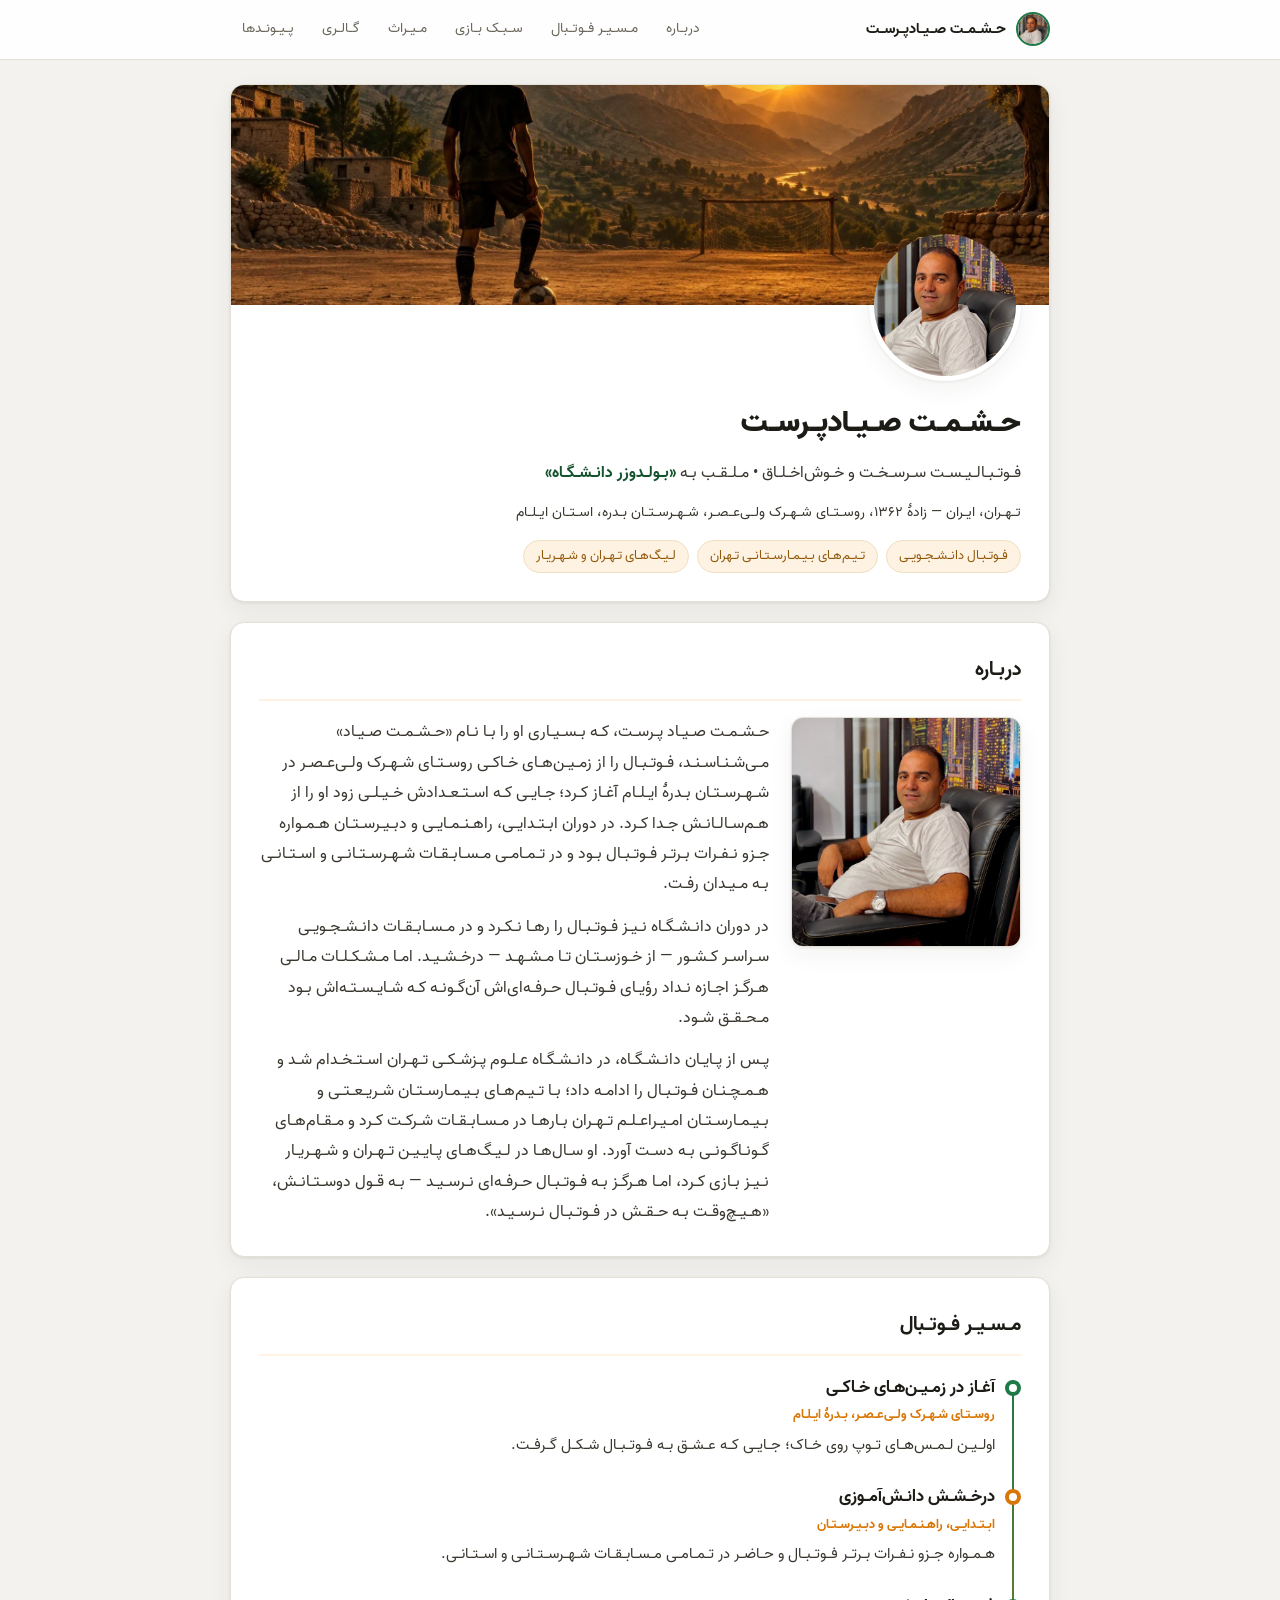
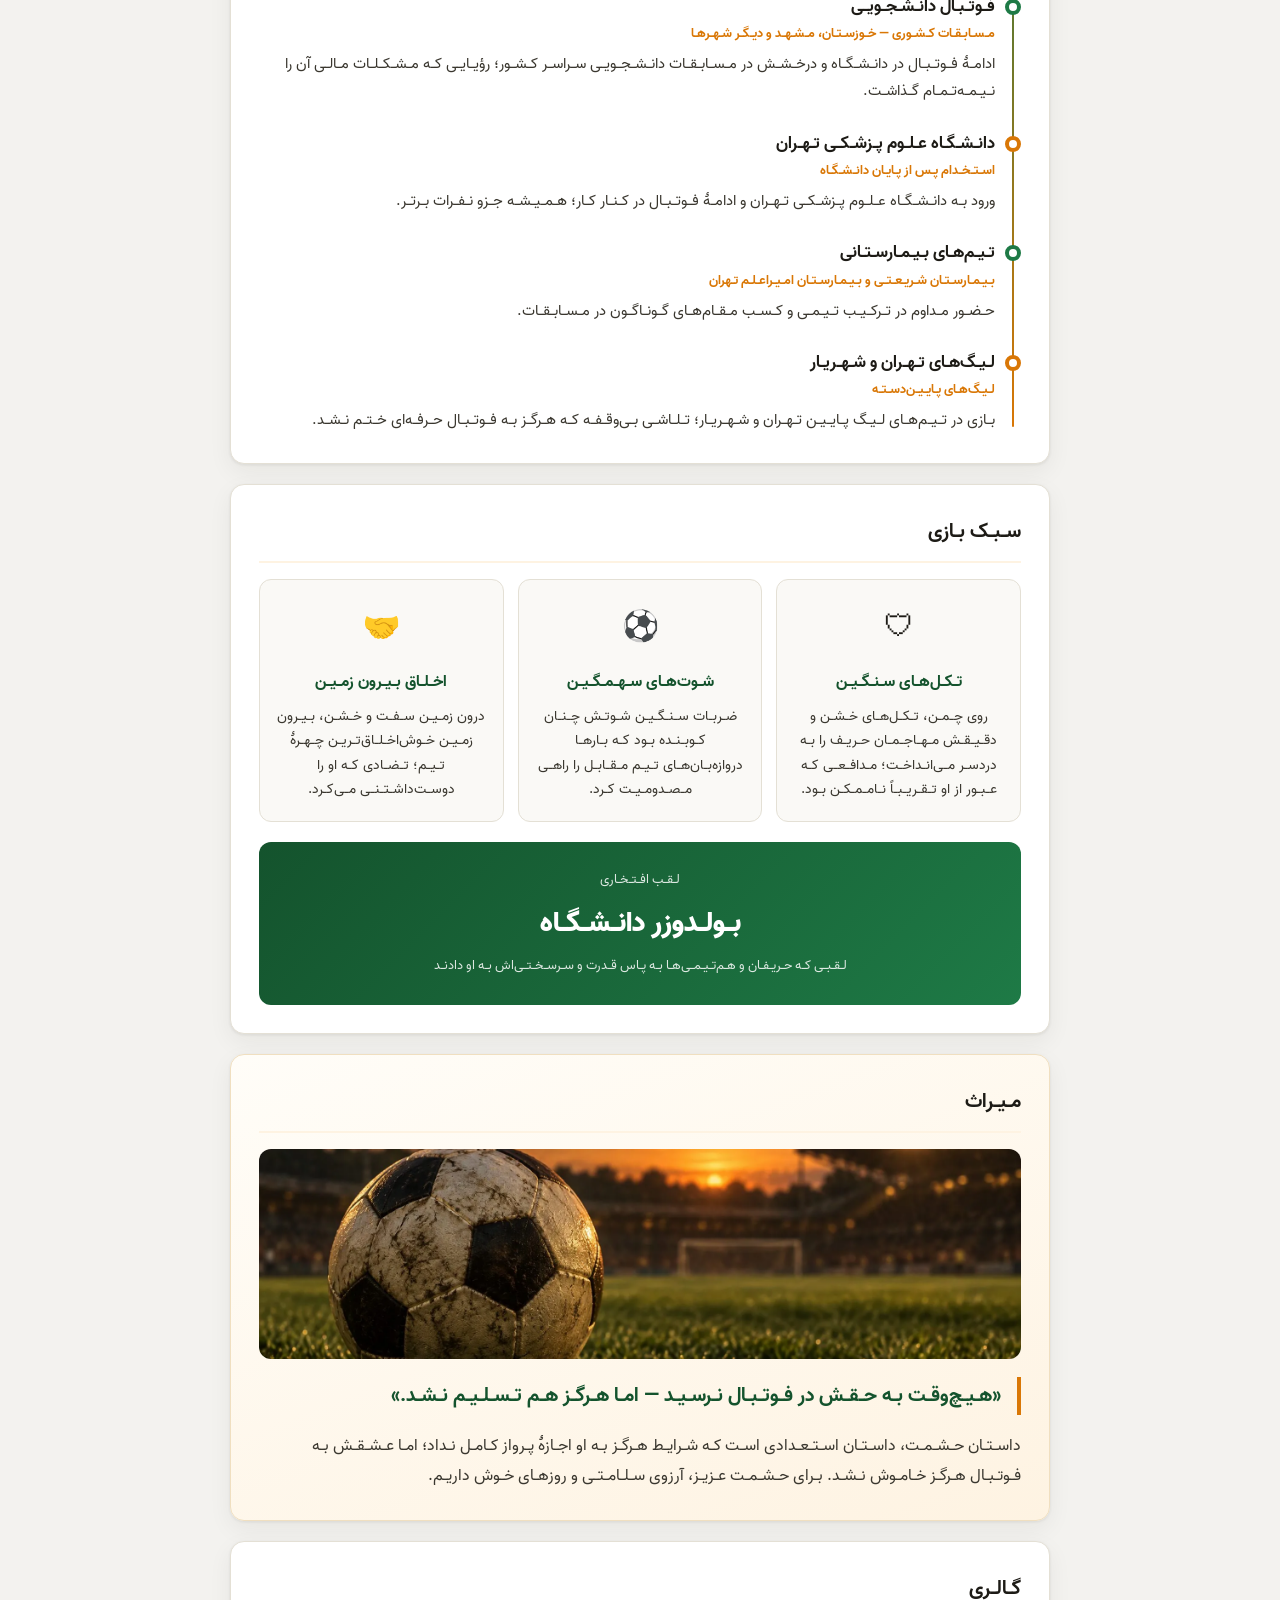
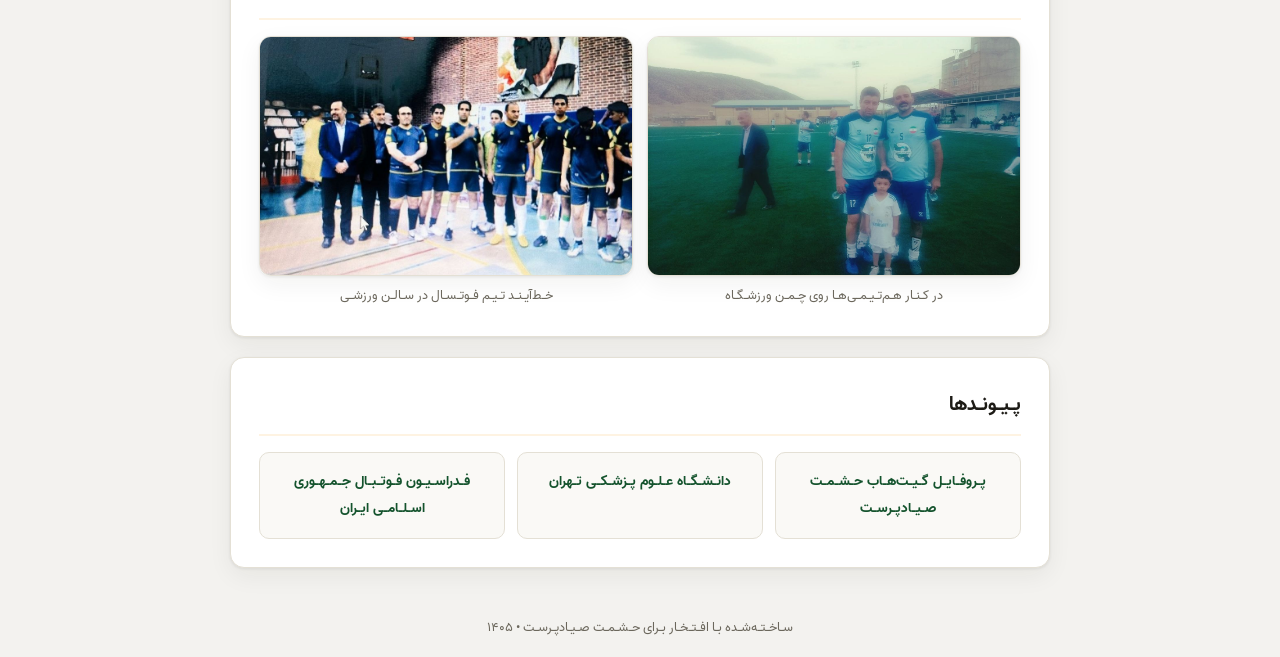
==== commit 2eeed728: "Add gallery with new team photos (Rule 1): optimized crops, captions, sitemap images" ====
--- a/index.html
+++ b/index.html
@@ -102,6 +102,7 @@
         <a href="#journey">مسیر فوتبال</a>
         <a href="#style">سبک بازی</a>
         <a href="#legacy">میراث</a>
+        <a href="#gallery">گالری</a>
         <a href="#links">پیوندها</a>
       </div>
     </div>
@@ -255,6 +256,21 @@
       </p>
     </section>
 
+    <!-- Gallery -->
+    <section id="gallery" class="card reveal">
+      <h2>گالری</h2>
+      <div class="gallery-grid">
+        <figure class="gallery-item">
+          <img src="pictures/grass-pitch-team.jpg" alt="حشمت صیادپرست در کنار هم‌تیمی‌ها روی چمن ورزشگاه" width="1280" height="964" loading="lazy" decoding="async">
+          <figcaption>در کنار هم‌تیمی‌ها روی چمن ورزشگاه</figcaption>
+        </figure>
+        <figure class="gallery-item">
+          <img src="pictures/futsal-team-lineup.jpg" alt="خط‌آیند تیم فوتسال حشمت صیادپرست در سالن ورزشی" width="910" height="680" loading="lazy" decoding="async">
+          <figcaption>خط‌آیند تیم فوتسال در سالن ورزشی</figcaption>
+        </figure>
+      </div>
+    </section>
+
     <!-- Links -->
     <section id="links" class="card reveal">
       <h2>پیوندها</h2>
--- a/styles.css
+++ b/styles.css
@@ -2,8 +2,8 @@
    Profile site stylesheet — sections:
    1 Fonts   2 Tokens   3 Base   4 Navigation   5 Layout
    6 Profile header   7 About   8 Timeline   9 Playing style
-   10 Legacy   11 Links   12 Footer   13 Not-found (404.html)
-   14 Motion   15 Responsive
+   10 Legacy   11 Links   12 Gallery   13 Footer
+   14 Not-found (404.html)   15 Motion   16 Responsive
    ============================================================ */
 
 /* 1 — Fonts (self-hosted Vazir, Rule 3) */
@@ -339,7 +339,30 @@
   box-shadow: var(--shadow);
 }
 
-/* 12 — Footer */
+/* 12 — Gallery */
+.gallery-grid {
+  display: grid;
+  grid-template-columns: repeat(2, 1fr);
+  gap: 14px;
+}
+
+.gallery-item img {
+  width: 100%;
+  height: 240px;
+  object-fit: cover;
+  border-radius: var(--radius-sm);
+  border: 1px solid var(--line);
+  box-shadow: var(--shadow);
+}
+
+.gallery-item figcaption {
+  font-size: 13px;
+  color: var(--muted);
+  text-align: center;
+  margin-top: 8px;
+}
+
+/* 13 — Footer */
 .footer {
   text-align: center;
   color: var(--muted);
@@ -347,7 +370,7 @@
   padding: 8px 0 16px;
 }
 
-/* 13 — Not-found page (404.html) */
+/* 14 — Not-found page (404.html) */
 .nf-wrap { min-height: 70vh; display: grid; place-items: center; padding: 40px 20px; }
 
 .nf-card { max-width: 520px; text-align: center; }
@@ -371,7 +394,7 @@
 
 .nf-home:hover { background: var(--green-dark); }
 
-/* 14 — Motion */
+/* 15 — Motion */
 body.js .reveal { opacity: 0; transform: translateY(24px); transition: opacity .6s ease, transform .6s ease; }
 body.js .reveal.visible { opacity: 1; transform: none; }
 
@@ -380,7 +403,7 @@
   body.js .reveal { opacity: 1; transform: none; transition: none; }
 }
 
-/* 15 — Responsive */
+/* 16 — Responsive */
 @media (max-width: 640px) {
   .nav-links { display: none; }
   .cover { height: 150px; }
@@ -390,6 +413,8 @@
   .profile-body { padding: 0 20px 20px; }
   .style-grid { grid-template-columns: 1fr; }
   .links-grid { grid-template-columns: 1fr; }
+  .gallery-grid { grid-template-columns: 1fr; }
+  .gallery-item img { height: 200px; }
   .about-grid { grid-template-columns: 1fr; }
   .about-photo { max-width: 280px; margin: 0 auto; }
   .legacy-photo { height: 150px; }
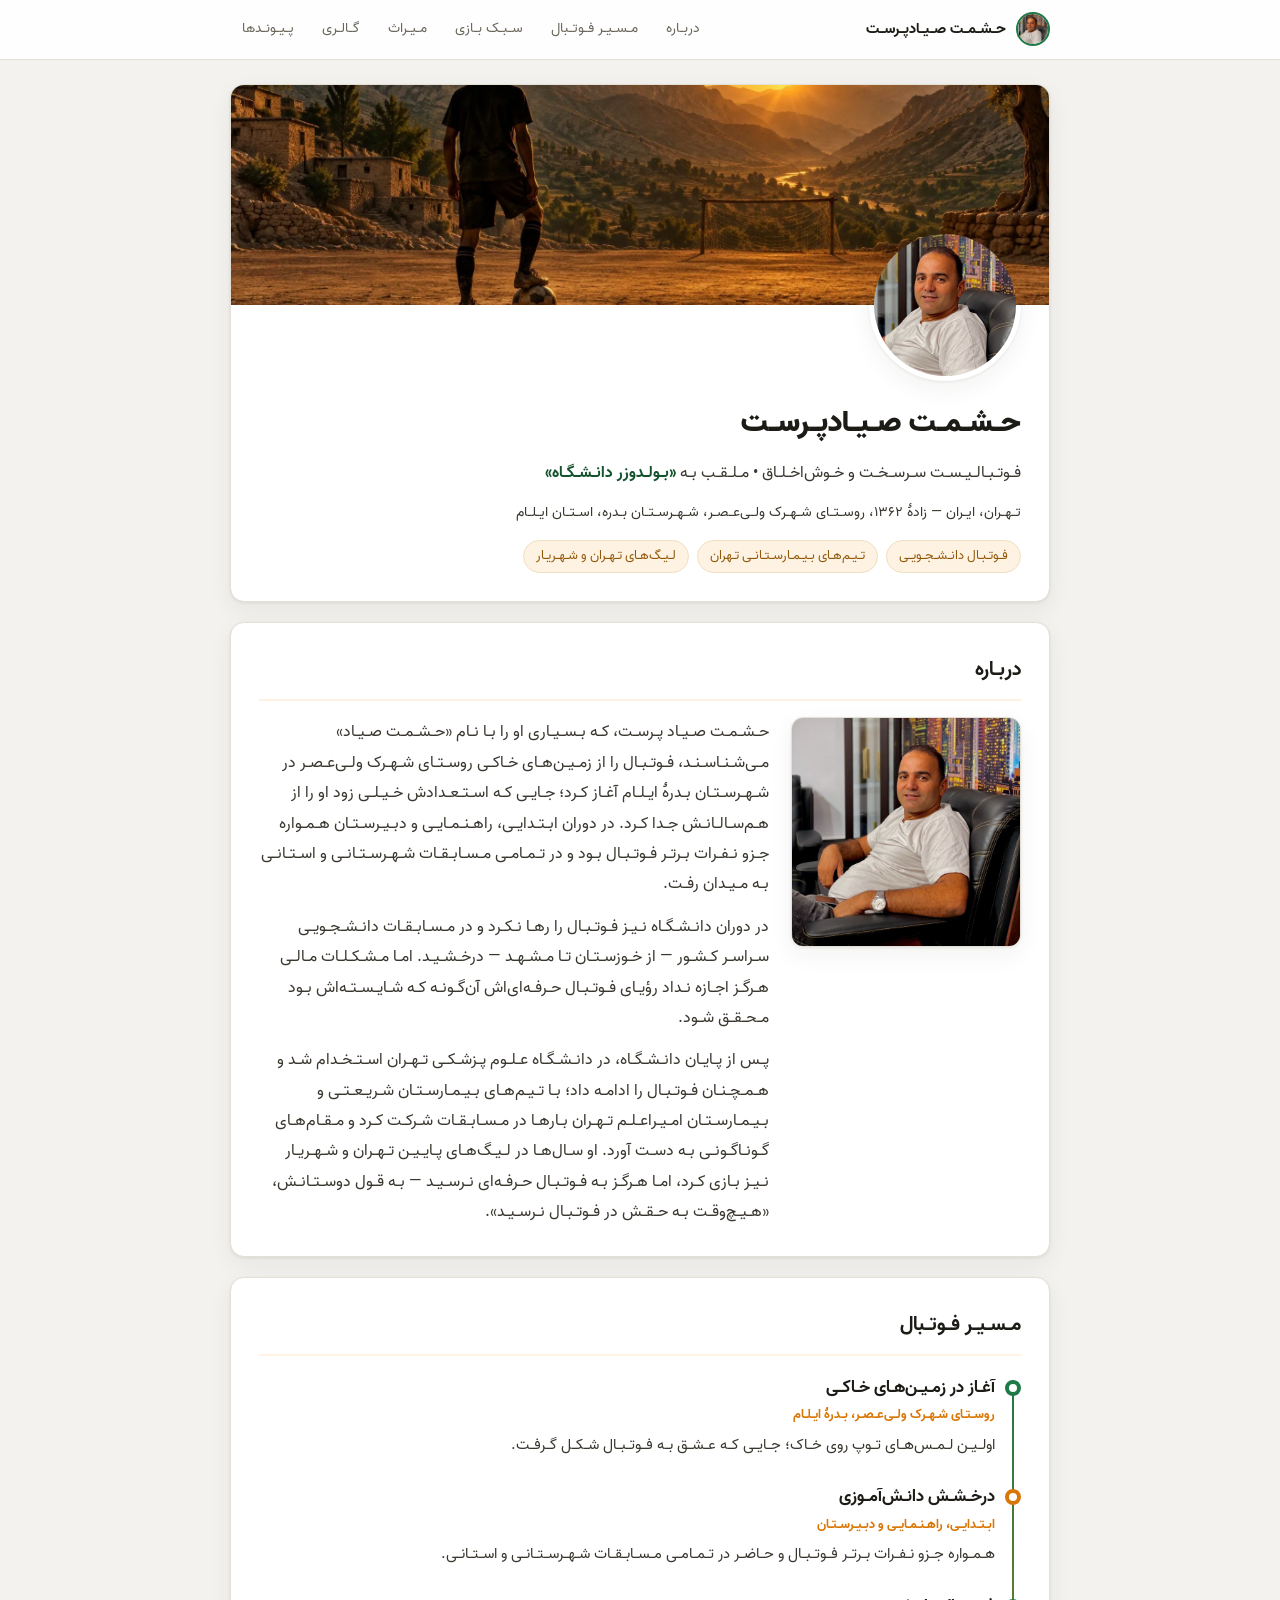
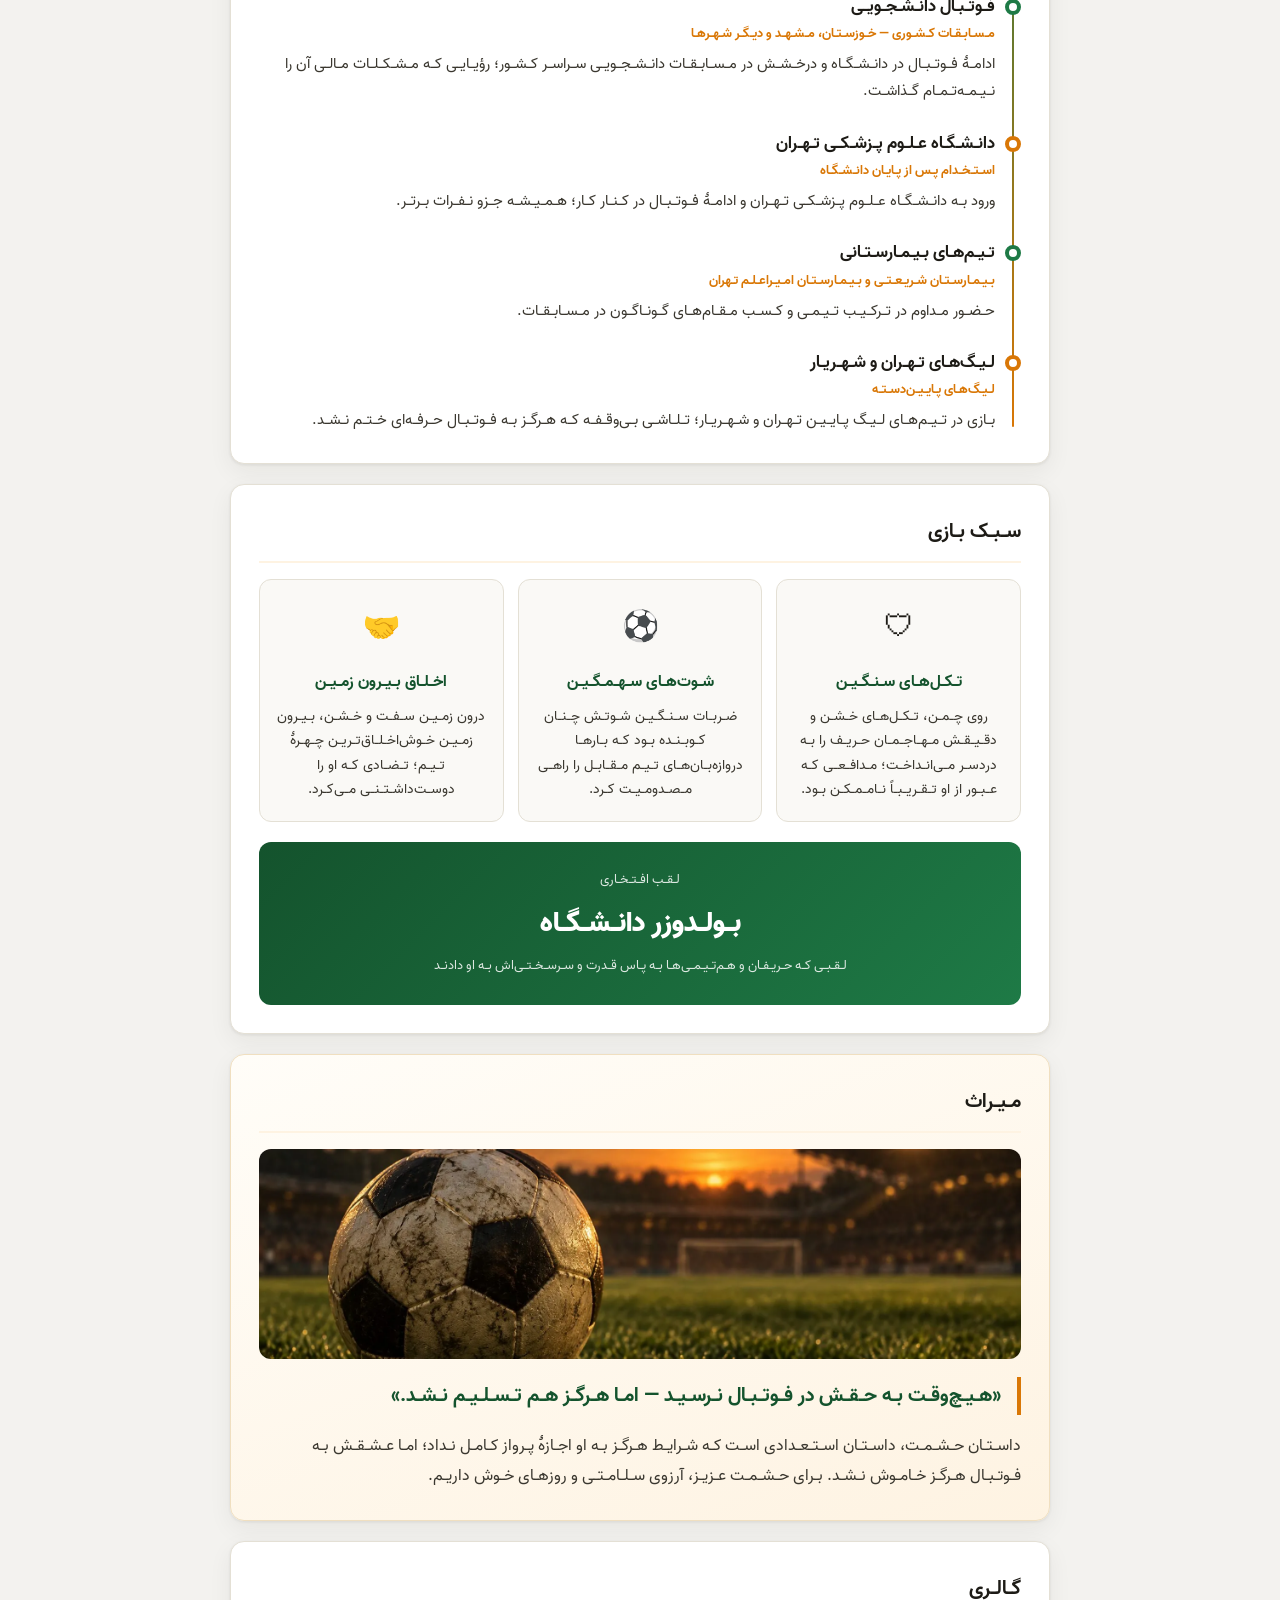
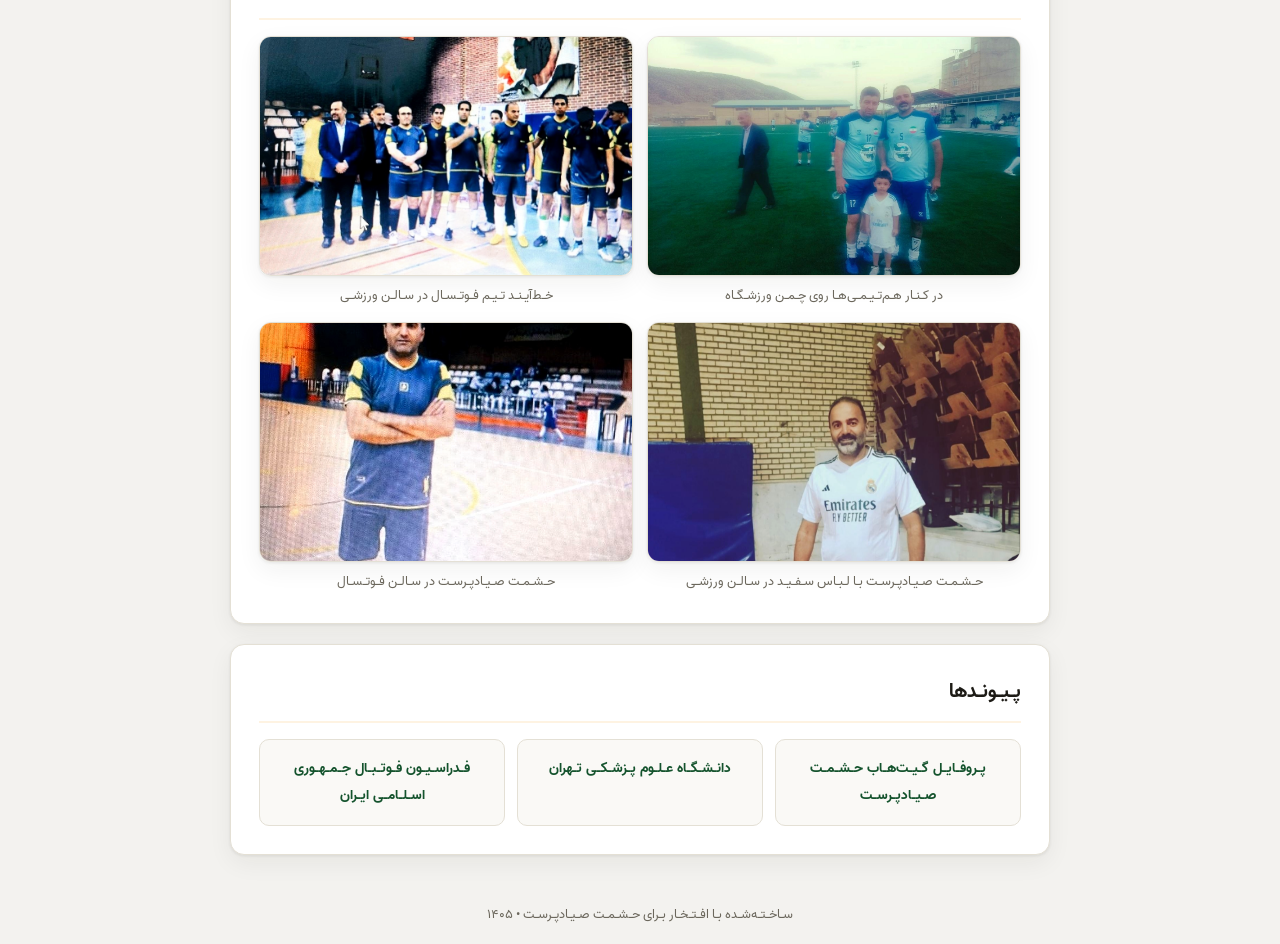
==== commit c1882a02: "Enhance today's photos (color filter, q95, crops) and extend gallery to four photos" ====
--- a/index.html
+++ b/index.html
@@ -268,6 +268,14 @@
           <img src="pictures/futsal-team-lineup.jpg" alt="خط‌آیند تیم فوتسال حشمت صیادپرست در سالن ورزشی" width="910" height="680" loading="lazy" decoding="async">
           <figcaption>خط‌آیند تیم فوتسال در سالن ورزشی</figcaption>
         </figure>
+        <figure class="gallery-item">
+          <img src="pictures/heshmat-white-kit.jpg" alt="حشمت صیادپرست با لباس سفید فوتبال در سالن ورزشی" width="1083" height="1280" loading="lazy" decoding="async">
+          <figcaption>حشمت صیادپرست با لباس سفید در سالن ورزشی</figcaption>
+        </figure>
+        <figure class="gallery-item">
+          <img src="pictures/futsal-player-portrait.jpg" alt="حشمت صیادپرست در سالن فوتسال" width="686" height="770" loading="lazy" decoding="async">
+          <figcaption>حشمت صیادپرست در سالن فوتسال</figcaption>
+        </figure>
       </div>
     </section>
 
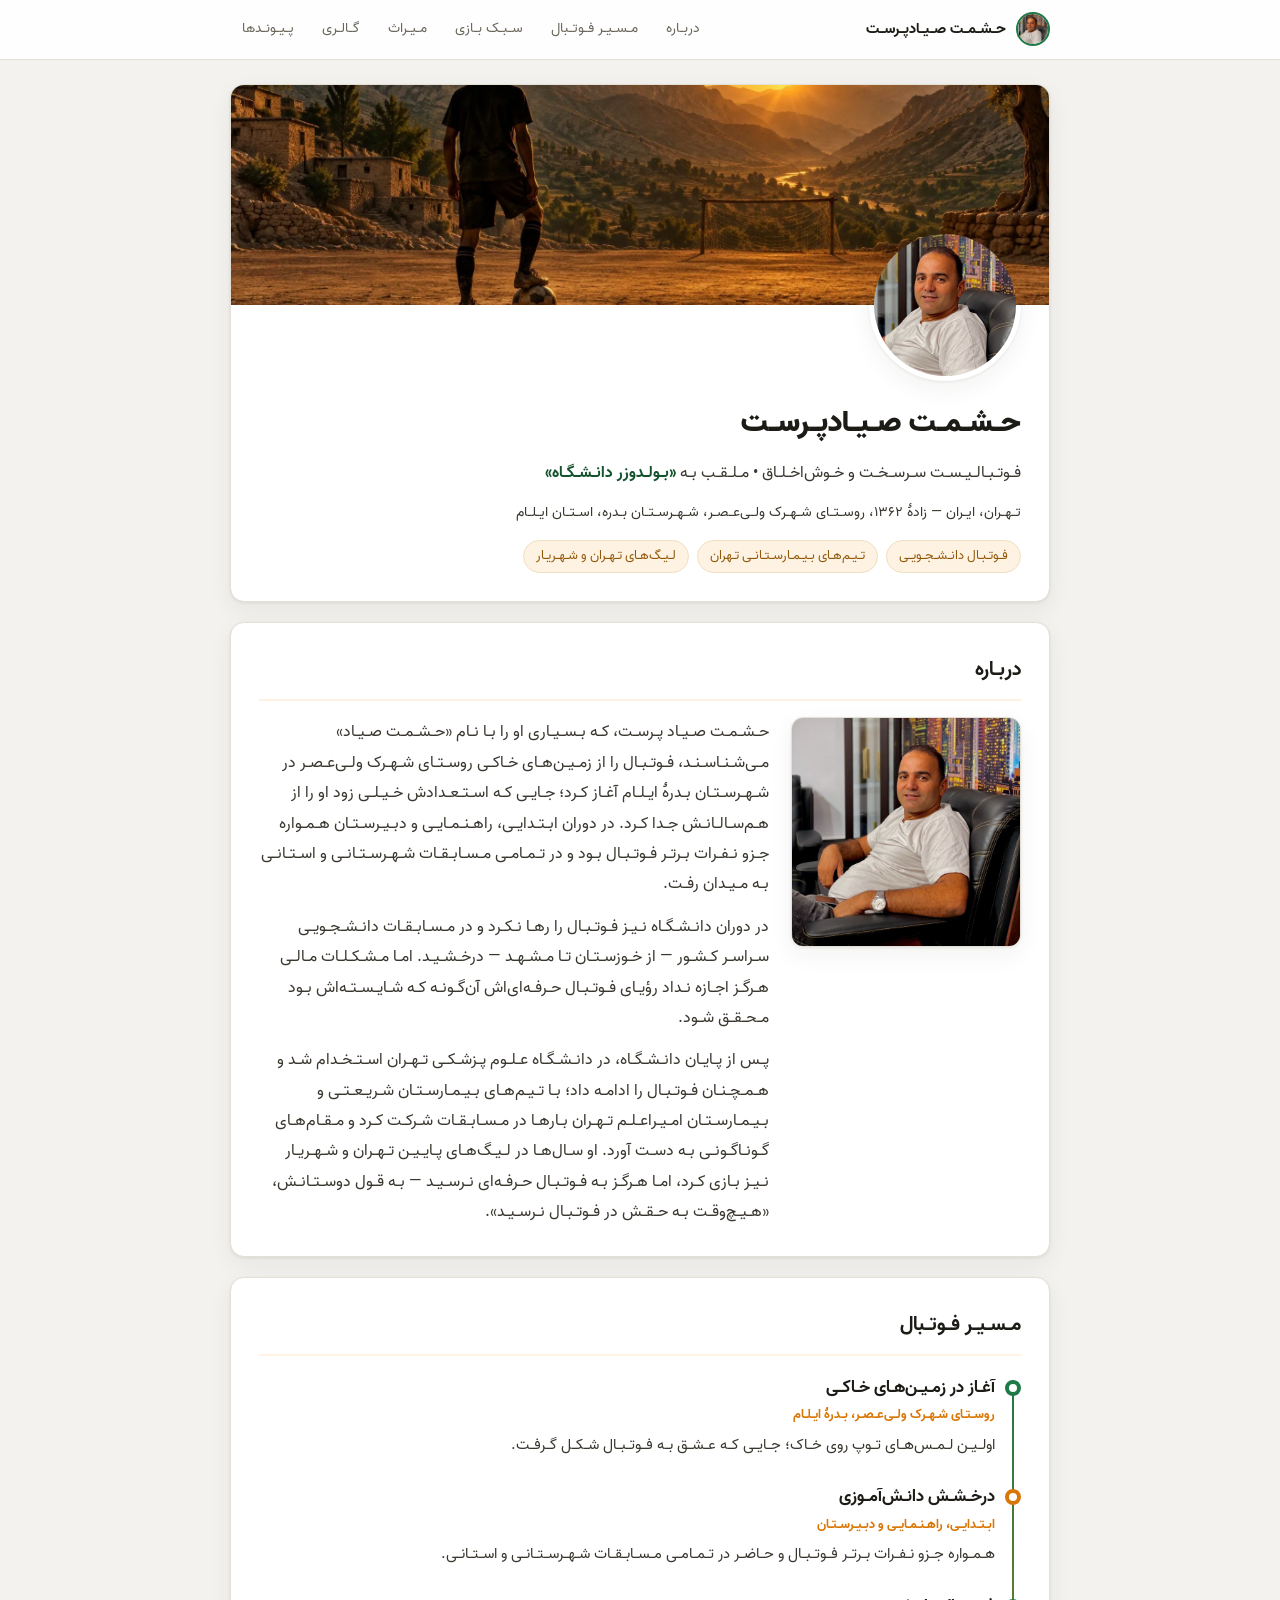
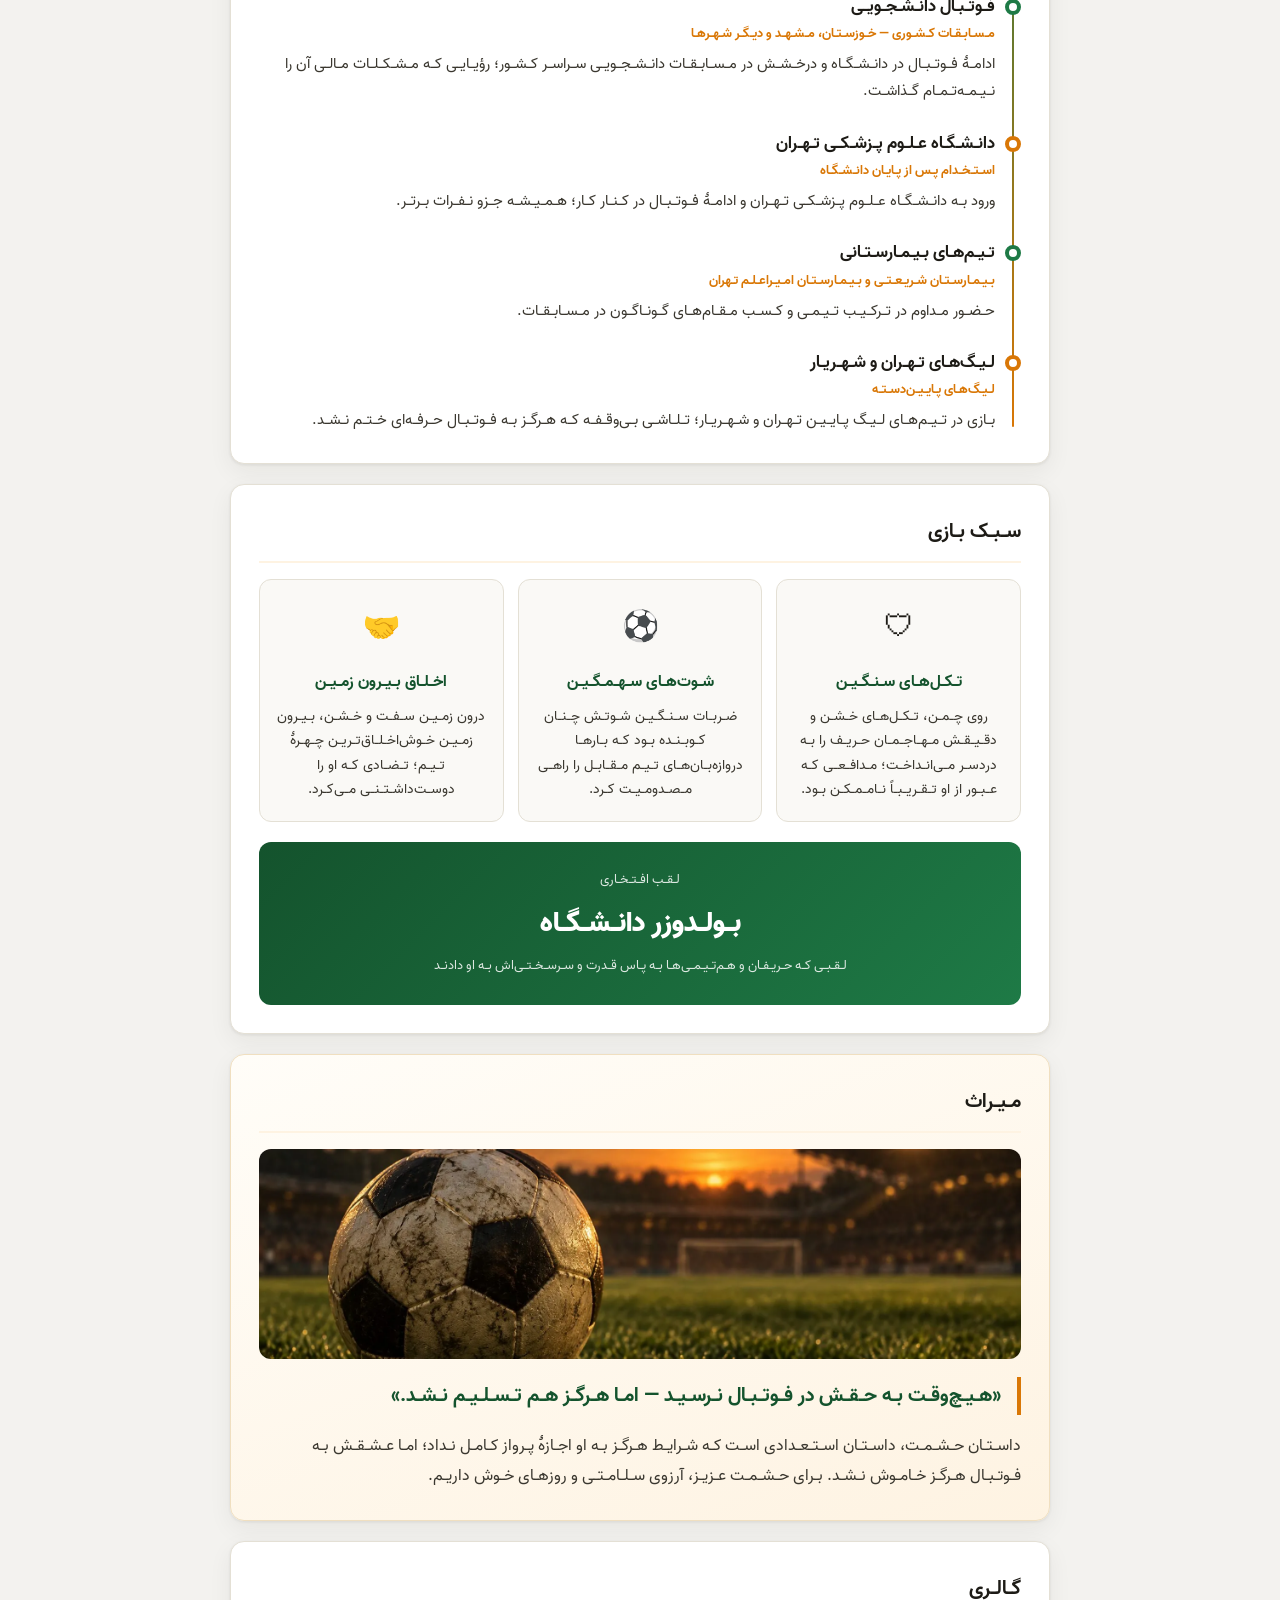
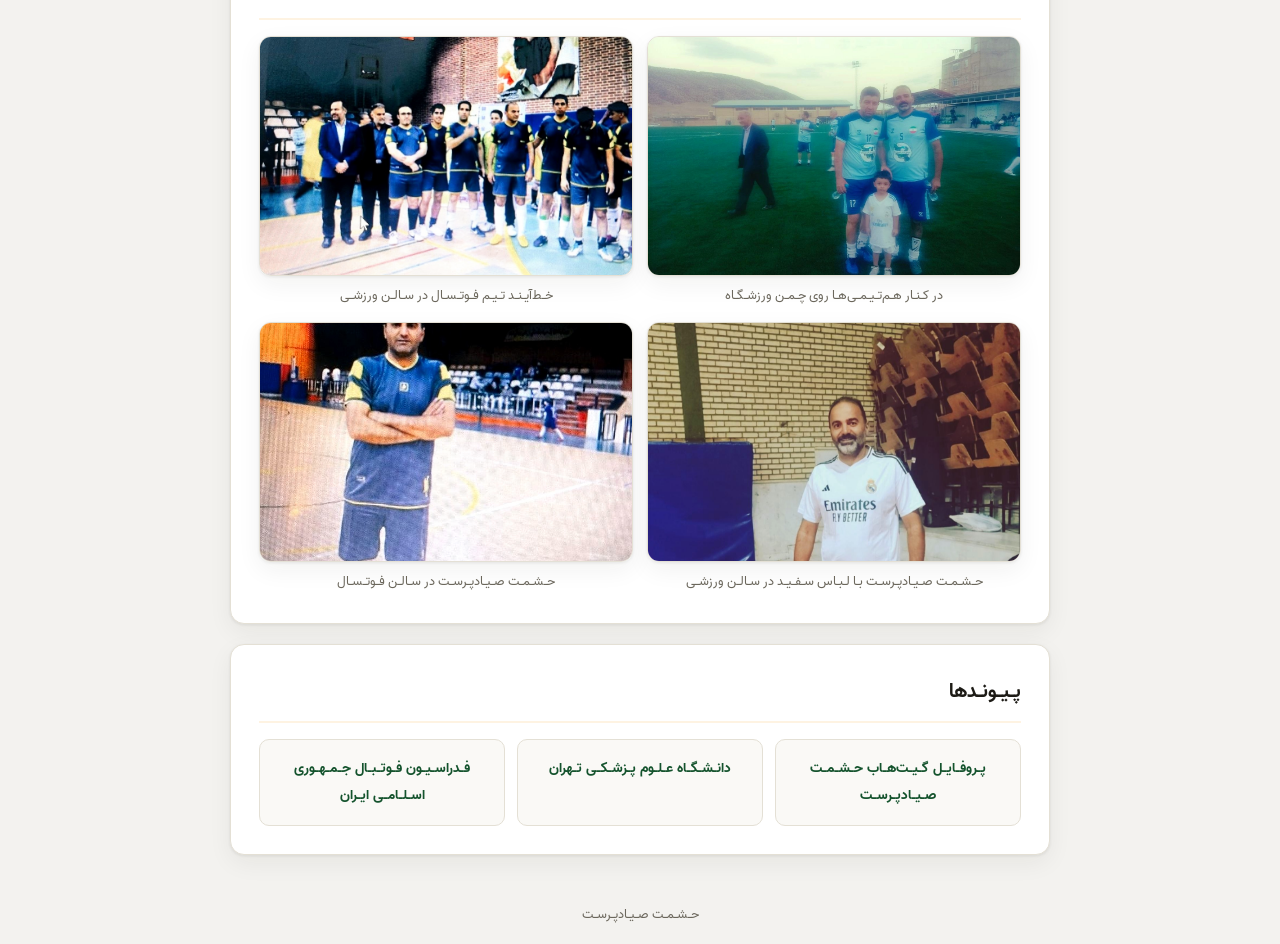
==== commit b86224c0: "Footer: show only the name" ====
--- a/index.html
+++ b/index.html
@@ -292,7 +292,7 @@
   </main>
 
   <footer class="footer">
-    <p>ساخته‌شده با افتخار برای حشمت صیادپرست &bull; ۱۴۰۵</p>
+    <p>حشمت صیادپرست</p>
   </footer>
 
 </body>
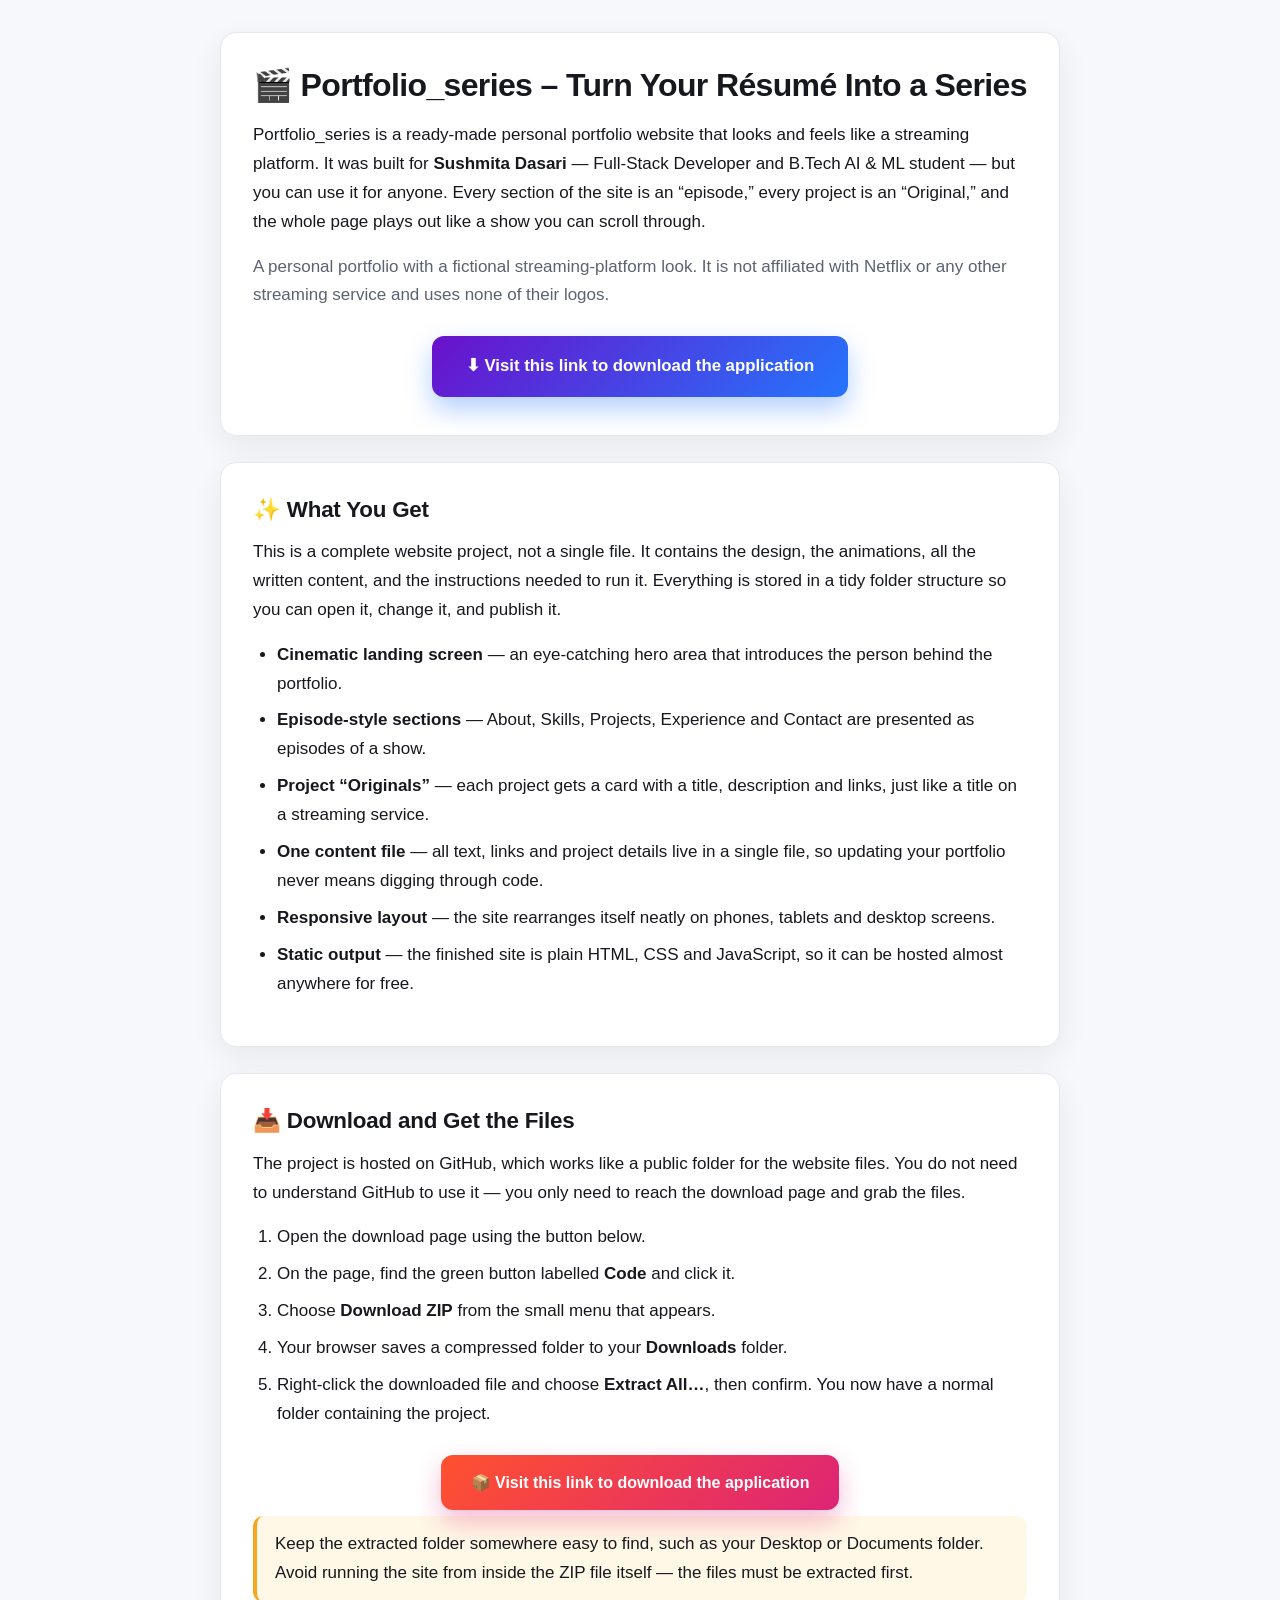
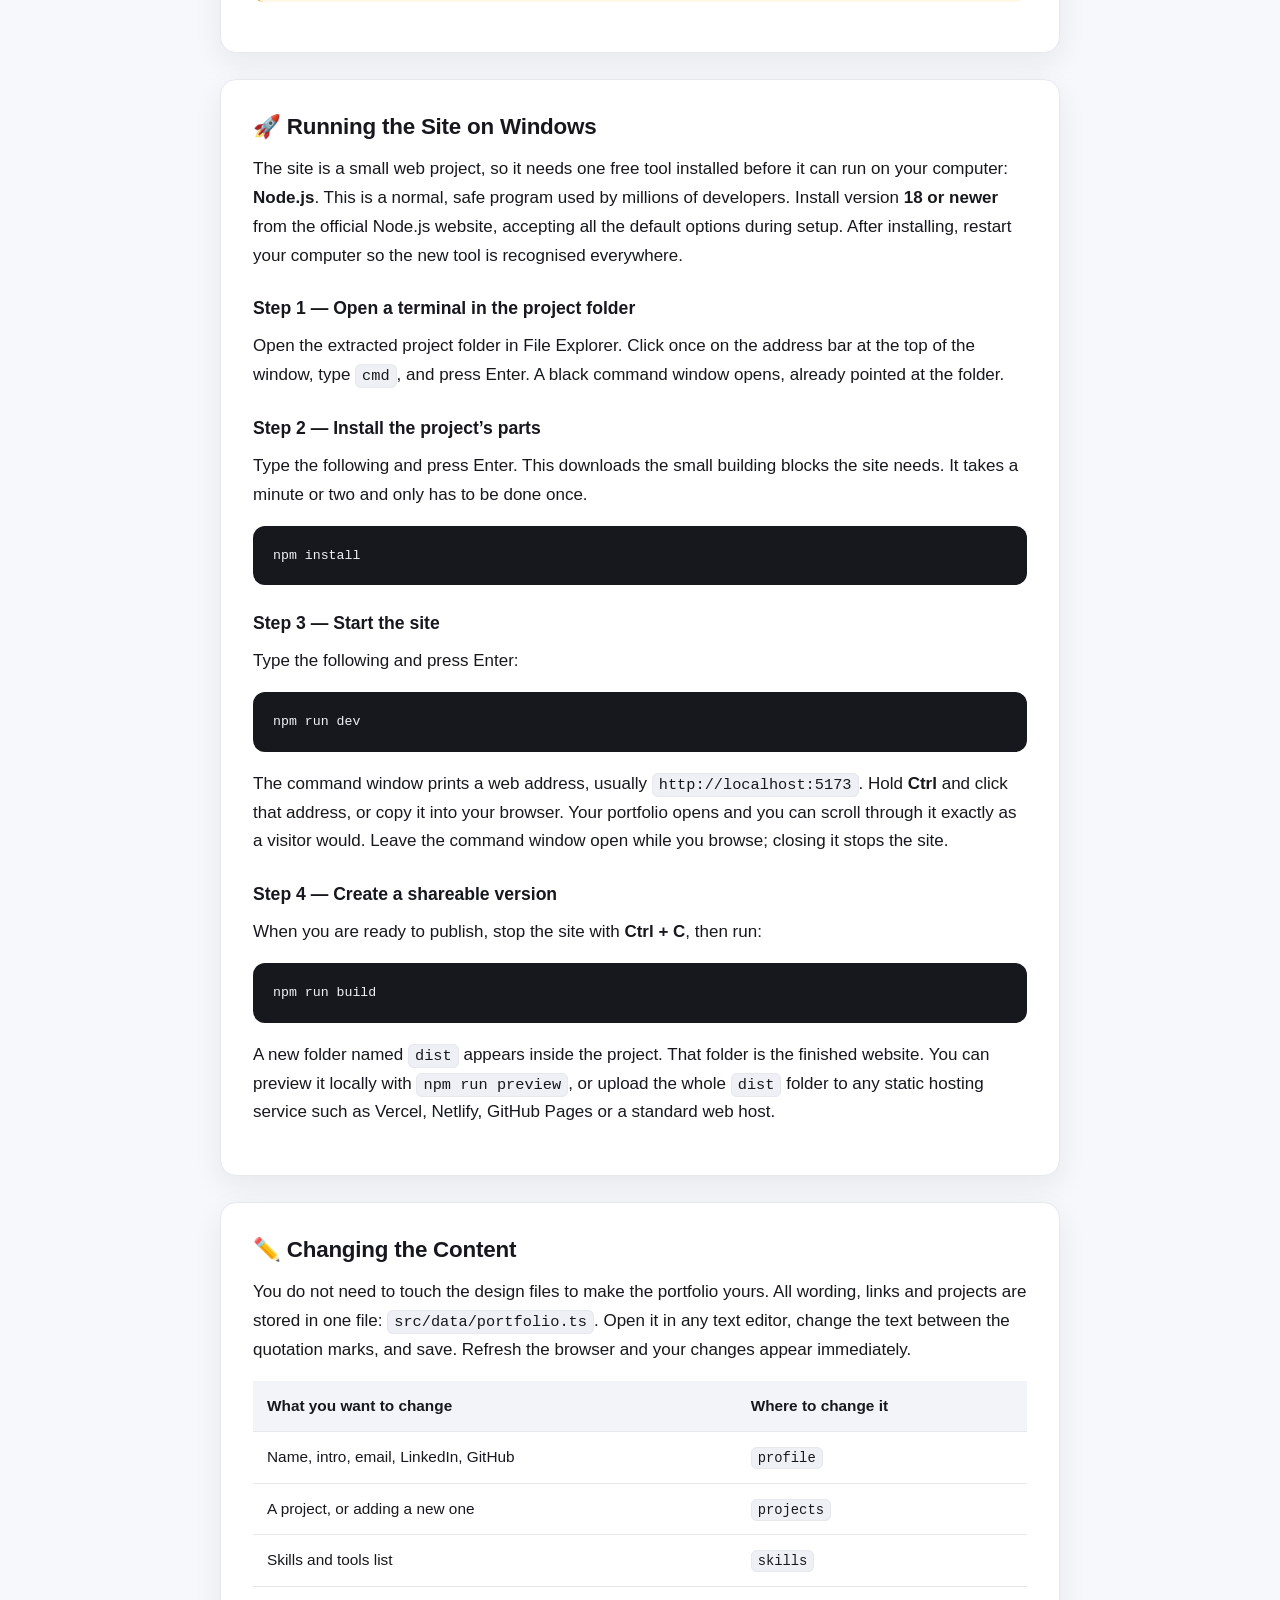
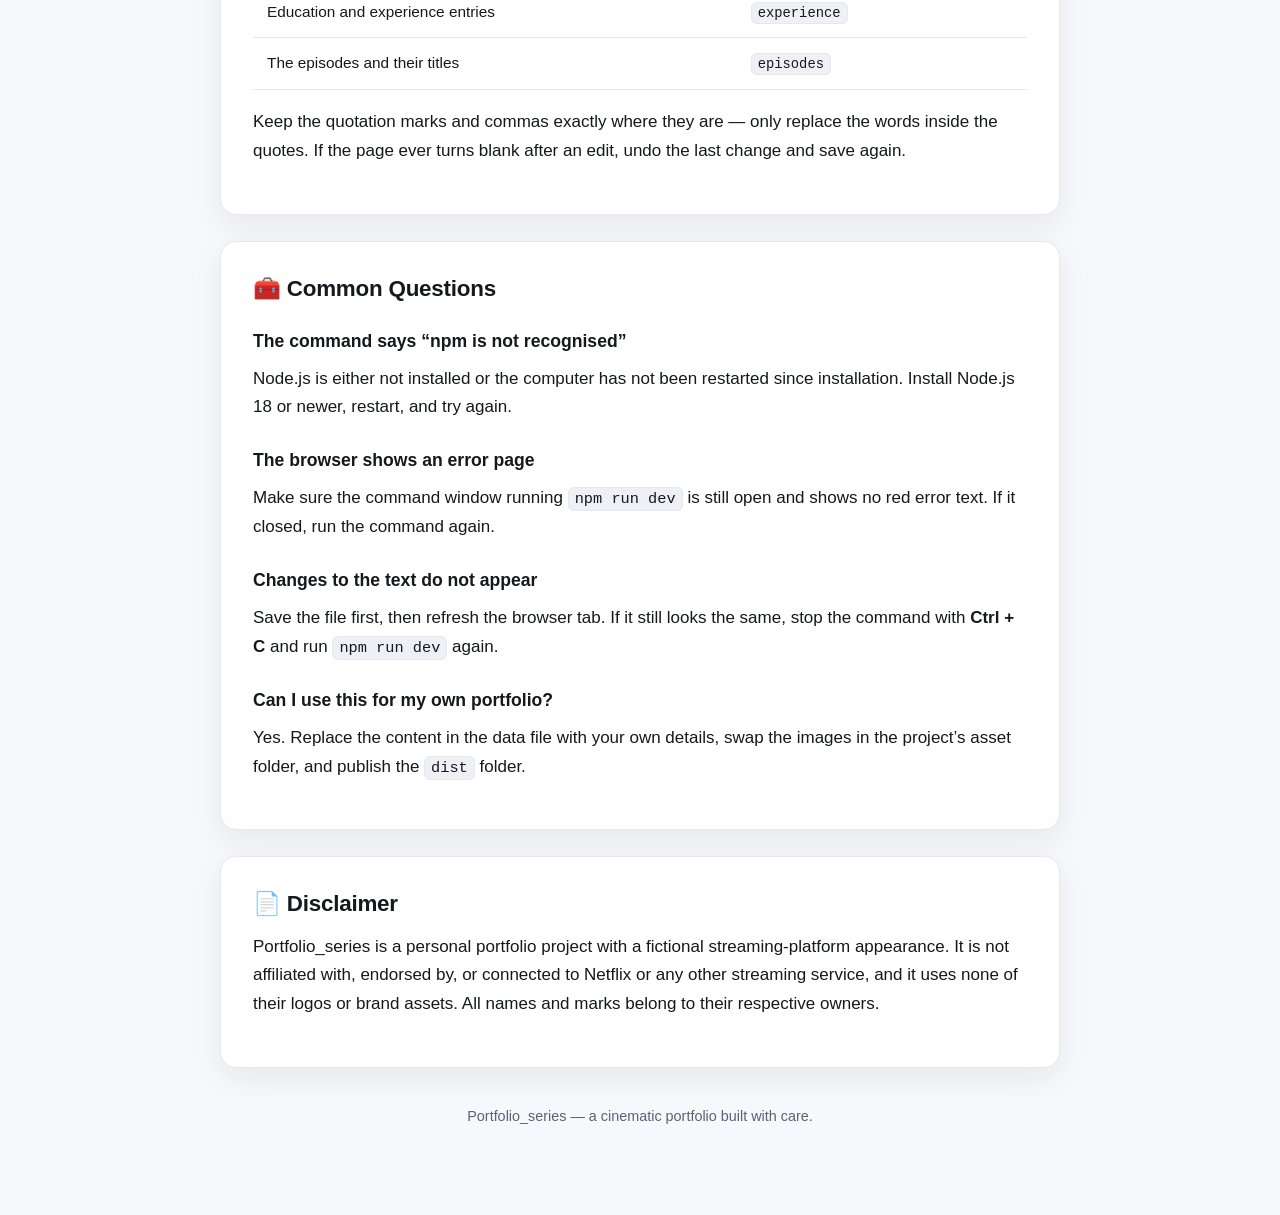
==== commit 8ec16939: "Footer: show only the name" ====
--- a/index.html
+++ b/index.html
@@ -1,299 +1,286 @@
 <!DOCTYPE html>
-<html lang="fa" dir="rtl">
+<html lang="en">
 <head>
-  <meta charset="UTF-8">
-  <meta name="viewport" content="width=device-width, initial-scale=1.0">
-  <title>حشمت صیادپرست (حشمت صیاد) | بولدوزر دانشگاه — پروفایل رسمی فوتبالیست</title>
-  <meta name="description" content="پروفایل رسمی حشمت صیادپرست (حشمت صیاد)؛ فوتبالیست سرسخت زادهٔ بدرهٔ ایلام، ملقب به بولدوزر دانشگاه. از زمین‌های خاکی روستا تا تیم‌های بیمارستانی تهران.">
-  <meta name="author" content="حشمت صیادپرست">
-  <meta name="robots" content="index, follow, max-image-preview:large, max-snippet:-1">
-  <meta name="googlebot" content="index, follow, max-image-preview:large">
-  <meta name="theme-color" content="#14532d">
-  <link rel="canonical" href="https://heshmatsayad.github.io/">
-
-  <!-- Open Graph -->
-  <meta property="og:site_name" content="حشمت صیادپرست">
-  <meta property="og:title" content="حشمت صیادپرست (حشمت صیاد) | بولدوزر دانشگاه">
-  <meta property="og:description" content="از زمین‌های خاکی بدره تا درخشش در تهران؛ روایت فوتبالیستی که هرگز تسلیم نشد.">
-  <meta property="og:url" content="https://heshmatsayad.github.io/">
-  <meta property="og:type" content="profile">
-  <meta property="og:locale" content="fa_IR">
-  <meta property="og:image" content="https://heshmatsayad.github.io/assets/cover.jpg">
-  <meta property="og:image:type" content="image/jpeg">
-  <meta property="og:image:width" content="1792">
-  <meta property="og:image:height" content="1024">
-  <meta property="og:image:alt" content="غروب آفتاب بر زمین خاکی فوتبال روستای شهرک ولی‌عصر بدره">
-  <meta property="profile:first_name" content="حشمت">
-  <meta property="profile:last_name" content="صیادپرست">
-  <meta property="profile:username" content="HeshmatSayad">
-
-  <!-- Twitter Card -->
-  <meta name="twitter:card" content="summary_large_image">
-  <meta name="twitter:title" content="حشمت صیادپرست (حشمت صیاد) | بولدوزر دانشگاه">
-  <meta name="twitter:description" content="از زمین‌های خاکی بدره تا درخشش در تهران؛ روایت فوتبالیستی که هرگز تسلیم نشد.">
-  <meta name="twitter:image" content="https://heshmatsayad.github.io/assets/cover.jpg">
-  <meta name="twitter:image:alt" content="غروب آفتاب بر زمین خاکی فوتبال روستا">
-
-  <!-- Icons & performance -->
-  <link rel="icon" href="assets/avatar.jpg" type="image/jpeg">
-  <link rel="apple-touch-icon" href="assets/avatar.jpg">
-  <link rel="preload" as="image" type="image/webp" href="assets/cover.webp" fetchpriority="high">
-  <link rel="preload" as="font" type="font/woff2" href="assets/fonts/Vazir-Regular.woff2" crossorigin>
-  <link rel="preload" as="font" type="font/woff2" href="assets/fonts/Vazir-Bold.woff2" crossorigin>
-  <link rel="stylesheet" href="styles.css">
-  <script type="module" src="script.js"></script>
-
-  <!-- Structured data -->
-  <script type="application/ld+json">
-  {
-    "@context": "https://schema.org",
-    "@graph": [
-      {
-        "@type": "WebSite",
-        "@id": "https://heshmatsayad.github.io/#website",
-        "url": "https://heshmatsayad.github.io/",
-        "name": "حشمت صیادپرست",
-        "inLanguage": "fa"
-      },
-      {
-        "@type": "ProfilePage",
-        "@id": "https://heshmatsayad.github.io/#profilepage",
-        "url": "https://heshmatsayad.github.io/",
-        "name": "حشمت صیادپرست | بولدوزر دانشگاه",
-        "isPartOf": { "@id": "https://heshmatsayad.github.io/#website" },
-        "inLanguage": "fa",
-        "dateModified": "2026-11-09",
-        "mainEntity": { "@id": "https://heshmatsayad.github.io/#person" }
-      },
-      {
-        "@type": "Person",
-        "@id": "https://heshmatsayad.github.io/#person",
-        "name": "حشمت صیادپرست",
-        "givenName": "حشمت",
-        "familyName": "صیادپرست",
-        "alternateName": ["بولدوزر دانشگاه", "حشمت صیاد", "حشمت صیاد پرست"],
-        "description": "فوتبالیست سرسخت زادهٔ بدرهٔ ایلام، ملقب به بولدوزر دانشگاه؛ از زمین‌های خاکی روستا تا تیم‌های بیمارستانی تهران.",
-        "jobTitle": "فوتبالیست",
-        "url": "https://heshmatsayad.github.io/",
-        "image": "https://heshmatsayad.github.io/assets/avatar.jpg",
-        "sameAs": ["https://github.com/HeshmatSayad"],
-        "nationality": { "@type": "Country", "name": "ایران" },
-        "birthPlace": {
-          "@type": "Place",
-          "name": "روستای شهرک ولی‌عصر، شهرستان بدره، استان ایلام، ایران"
-        },
-        "worksFor": { "@type": "Organization", "name": "دانشگاه علوم پزشکی تهران" },
-        "knowsAbout": ["فوتبال", "فوتبال دانشجویی", "ورزش"]
-      }
-    ]
-  }
-  </script>
+<meta charset="utf-8">
+<meta name="viewport" content="width=device-width, initial-scale=1">
+<title>Portfolio_series – Cinematic Streaming-Style Portfolio Website</title>
+<meta name="description" content="Portfolio_series is a cinematic, streaming-inspired personal portfolio website for Sushmita Dasari, Full-Stack Developer and B.Tech AI &amp; ML student. Every section is an episode, every project is an Original. Download the project and run it locally on Windows.">
+<meta name="keywords" content="Portfolio_series, portfolio website, cinematic portfolio, streaming style portfolio, full stack developer portfolio, React portfolio, Vite portfolio, personal website template, Sushmita Dasari">
+<meta name="author" content="Sushmita Dasari">
+<meta name="robots" content="index, follow">
+<link rel="canonical" href="https://github.com/Mohamed454533/Portfolio_series">
+<meta property="og:type" content="website">
+<meta property="og:title" content="Portfolio_series – Cinematic Streaming-Style Portfolio Website">
+<meta property="og:description" content="A personal portfolio website with a fictional streaming-platform look. Every section is an episode, every project is an Original.">
+<meta property="og:url" content="https://github.com/Mohamed454533/Portfolio_series">
+<meta property="og:site_name" content="Portfolio_series">
+<meta name="twitter:card" content="summary_large_image">
+<meta name="twitter:title" content="Portfolio_series – Cinematic Streaming-Style Portfolio Website">
+<meta name="twitter:description" content="A cinematic, streaming-inspired portfolio site. Download it, run it locally, and make it your own.">
+<script type="application/ld+json">
+{
+  "@context": "https://schema.org",
+  "@type": "SoftwareApplication",
+  "name": "Portfolio_series",
+  "applicationCategory": "DeveloperApplication",
+  "operatingSystem": "Windows, macOS, Linux",
+  "description": "A cinematic, streaming-inspired personal portfolio website built as a series of episodes.",
+  "url": "https://github.com/Mohamed454533/Portfolio_series",
+  "author": {
+    "@type": "Person",
+    "name": "Sushmita Dasari"
+  },
+  "offers": {
+    "@type": "Offer",
+    "price": "0",
+    "priceCurrency": "USD"
+  }
+}
+</script>
+<style>
+  :root {
+    --ink: #16181d;
+    --muted: #5b6270;
+    --line: #e6e8ee;
+    --bg: #f7f8fb;
+    --card: #ffffff;
+  }
+  * { box-sizing: border-box; }
+  body {
+    margin: 0;
+    padding: 0;
+    background: var(--bg);
+    color: var(--ink);
+    font-family: -apple-system, BlinkMacSystemFont, "Segoe UI", Roboto, Helvetica, Arial, sans-serif;
+    font-size: 17px;
+    line-height: 1.7;
+  }
+  .page {
+    max-width: 880px;
+    margin: 0 auto;
+    padding: 32px 20px 72px;
+  }
+  .card {
+    background: var(--card);
+    border: 1px solid var(--line);
+    border-radius: 16px;
+    box-shadow: 0 10px 30px rgba(22, 24, 29, 0.07);
+    padding: 32px;
+    margin-bottom: 26px;
+  }
+  h1 {
+    font-size: 2rem;
+    line-height: 1.25;
+    margin: 0 0 16px;
+    letter-spacing: -0.02em;
+  }
+  h2 {
+    font-size: 1.4rem;
+    line-height: 1.3;
+    margin: 0 0 14px;
+    letter-spacing: -0.01em;
+  }
+  h3 {
+    font-size: 1.1rem;
+    margin: 24px 0 8px;
+  }
+  p { margin: 0 0 16px; }
+  .muted { color: var(--muted); }
+  .btn-primary {
+    display: inline-block;
+    padding: 16px 34px;
+    font-size: 1.05rem;
+    font-weight: 700;
+    color: #ffffff;
+    text-decoration: none;
+    border-radius: 12px;
+    background: linear-gradient(135deg, #6a11cb 0%, #2575fc 100%);
+    box-shadow: 0 12px 26px rgba(37, 117, 252, 0.35);
+    transition: transform 0.15s ease, box-shadow 0.15s ease;
+  }
+  .btn-primary:hover {
+    transform: translateY(-2px);
+    box-shadow: 0 16px 32px rgba(37, 117, 252, 0.45);
+  }
+  .btn-secondary {
+    display: inline-block;
+    padding: 14px 30px;
+    font-size: 1rem;
+    font-weight: 700;
+    color: #ffffff;
+    text-decoration: none;
+    border-radius: 12px;
+    background: linear-gradient(135deg, #ff512f 0%, #dd2476 100%);
+    box-shadow: 0 12px 26px rgba(221, 36, 118, 0.3);
+  }
+  .btn-secondary:hover { transform: translateY(-2px); }
+  .btn-row {
+    text-align: center;
+    margin: 26px 0 6px;
+  }
+  ul, ol { margin: 0 0 16px; padding-left: 24px; }
+  li { margin-bottom: 8px; }
+  code {
+    background: #eef0f5;
+    border: 1px solid var(--line);
+    border-radius: 6px;
+    padding: 2px 6px;
+    font-family: "Cascadia Code", Consolas, Monaco, monospace;
+    font-size: 0.9em;
+  }
+  pre {
+    background: #16181d;
+    color: #f1f3f8;
+    border-radius: 12px;
+    padding: 18px 20px;
+    overflow-x: auto;
+    font-family: "Cascadia Code", Consolas, Monaco, monospace;
+    font-size: 0.92rem;
+    line-height: 1.6;
+    margin: 0 0 18px;
+  }
+  pre code {
+    background: transparent;
+    border: none;
+    padding: 0;
+    color: inherit;
+  }
+  table {
+    width: 100%;
+    border-collapse: collapse;
+    margin: 0 0 18px;
+    font-size: 0.96rem;
+  }
+  th, td {
+    text-align: left;
+    padding: 12px 14px;
+    border-bottom: 1px solid var(--line);
+    vertical-align: top;
+  }
+  th { background: #f2f4f9; font-weight: 700; }
+  .note {
+    background: #fff8e6;
+    border-left: 4px solid #f5a623;
+    border-radius: 10px;
+    padding: 14px 18px;
+    margin: 0 0 18px;
+  }
+  footer {
+    text-align: center;
+    color: var(--muted);
+    font-size: 0.9rem;
+    padding-top: 10px;
+  }
+  @media (max-width: 600px) {
+    .card { padding: 22px; }
+    h1 { font-size: 1.55rem; }
+    h2 { font-size: 1.2rem; }
+    body { font-size: 16px; }
+  }
+</style>
 </head>
 <body>
-
-  <nav class="topnav" aria-label="ناوبری اصلی">
-    <div class="topnav-inner">
-      <a class="brand" href="#top">
-        <img src="assets/avatar.jpg" alt="" class="brand-avatar" width="512" height="512" decoding="async">
-        <span>حشمت صیادپرست</span>
-      </a>
-      <div class="nav-links">
-        <a href="#about">درباره</a>
-        <a href="#journey">مسیر فوتبال</a>
-        <a href="#style">سبک بازی</a>
-        <a href="#legacy">میراث</a>
-        <a href="#gallery">گالری</a>
-        <a href="#links">پیوندها</a>
-      </div>
+<main class="page">
+
+  <section class="card">
+    <h1>🎬 Portfolio_series – Turn Your Résumé Into a Series</h1>
+    <p>Portfolio_series is a ready-made personal portfolio website that looks and feels like a streaming platform. It was built for <strong>Sushmita Dasari</strong> — Full-Stack Developer and B.Tech AI &amp; ML student — but you can use it for anyone. Every section of the site is an “episode,” every project is an “Original,” and the whole page plays out like a show you can scroll through.</p>
+    <p class="muted">A personal portfolio with a fictional streaming-platform look. It is not affiliated with Netflix or any other streaming service and uses none of their logos.</p>
+    <div class="btn-row">
+      <a class="btn-primary" href="https://github.com/Mohamed454533/Portfolio_series">⬇ Visit this link to download the application</a>
     </div>
-  </nav>
-
-  <main id="top" class="container">
-
-    <!-- Profile header card -->
-    <section class="card profile-card">
-      <div class="cover">
-        <picture>
-          <source srcset="assets/cover.webp" type="image/webp">
-          <img src="assets/cover.jpg" alt="غروب آفتاب بر زمین خاکی فوتبال روستای شهرک ولی‌عصر بدره" width="1792" height="1024" fetchpriority="high" decoding="async">
-        </picture>
-      </div>
-      <div class="profile-body">
-        <img class="avatar" src="assets/avatar.jpg" alt="عکس حشمت صیادپرست، فوتبالیست ملقب به بولدوزر دانشگاه" width="512" height="512" decoding="async">
-        <div class="profile-info">
-          <h1>حشمت صیادپرست</h1>
-          <p class="headline">فوتبالیست سرسخت و خوش‌اخلاق &bull; ملقب به <span class="nickname">«بولدوزر دانشگاه»</span></p>
-          <p class="meta">تهران، ایران &mdash; زادهٔ ۱۳۶۲، روستای شهرک ولی‌عصر، شهرستان بدره، استان ایلام</p>
-          <div class="tags">
-            <span class="tag">فوتبال دانشجویی</span>
-            <span class="tag">تیم‌های بیمارستانی تهران</span>
-            <span class="tag">لیگ‌های تهران و شهریار</span>
-          </div>
-        </div>
-      </div>
-    </section>
-
-    <!-- About -->
-    <section id="about" class="card reveal">
-      <h2>درباره</h2>
-      <div class="about-grid">
-        <img class="about-photo" src="pictures/heshmat-sayadparast.jpg" alt="حشمت صیادپرست در تهران" width="640" height="640" loading="lazy" decoding="async">
-        <div class="about-text">
-          <p>
-            حشمت صیاد پرست، که بسیاری او را با نام «حشمت صیاد» می‌شناسند، فوتبال را از زمین‌های خاکی روستای شهرک ولی‌عصر در شهرستان بدرهٔ ایلام آغاز کرد؛
-            جایی که استعدادش خیلی زود او را از هم‌سالانش جدا کرد. در دوران ابتدایی، راهنمایی و دبیرستان
-            همواره جزو نفرات برتر فوتبال بود و در تمامی مسابقات شهرستانی و استانی به میدان رفت.
-          </p>
-          <p>
-            در دوران دانشگاه نیز فوتبال را رها نکرد و در مسابقات دانشجویی سراسر کشور &mdash; از خوزستان تا مشهد &mdash;
-            درخشید. اما مشکلات مالی هرگز اجازه نداد رؤیای فوتبال حرفه‌ای‌اش آن‌گونه که شایسته‌اش بود محقق شود.
-          </p>
-          <p>
-            پس از پایان دانشگاه، در دانشگاه علوم پزشکی تهران استخدام شد و همچنان فوتبال را ادامه داد؛
-            با تیم‌های بیمارستان شریعتی و بیمارستان امیراعلم تهران بارها در مسابقات شرکت کرد و مقام‌های
-            گوناگونی به دست آورد. او سال‌ها در لیگ‌های پایین تهران و شهریار نیز بازی کرد، اما هرگز به
-            فوتبال حرفه‌ای نرسید &mdash; به قول دوستانش، «هیچ‌وقت به حقش در فوتبال نرسید».
-          </p>
-        </div>
-      </div>
-    </section>
-
-    <!-- Journey timeline -->
-    <section id="journey" class="card reveal">
-      <h2>مسیر فوتبال</h2>
-      <ol class="timeline">
-        <li>
-          <div class="timeline-dot"></div>
-          <div class="timeline-content">
-            <h3>آغاز در زمین‌های خاکی</h3>
-            <p class="timeline-place">روستای شهرک ولی‌عصر، بدرهٔ ایلام</p>
-            <p>اولین لمس‌های توپ روی خاک؛ جایی که عشق به فوتبال شکل گرفت.</p>
-          </div>
-        </li>
-        <li>
-          <div class="timeline-dot"></div>
-          <div class="timeline-content">
-            <h3>درخشش دانش‌آموزی</h3>
-            <p class="timeline-place">ابتدایی، راهنمایی و دبیرستان</p>
-            <p>همواره جزو نفرات برتر فوتبال و حاضر در تمامی مسابقات شهرستانی و استانی.</p>
-          </div>
-        </li>
-        <li>
-          <div class="timeline-dot"></div>
-          <div class="timeline-content">
-            <h3>فوتبال دانشجویی</h3>
-            <p class="timeline-place">مسابقات کشوری &mdash; خوزستان، مشهد و دیگر شهرها</p>
-            <p>ادامهٔ فوتبال در دانشگاه و درخشش در مسابقات دانشجویی سراسر کشور؛ رؤیایی که مشکلات مالی آن را نیمه‌تمام گذاشت.</p>
-          </div>
-        </li>
-        <li>
-          <div class="timeline-dot"></div>
-          <div class="timeline-content">
-            <h3>دانشگاه علوم پزشکی تهران</h3>
-            <p class="timeline-place">استخدام پس از پایان دانشگاه</p>
-            <p>ورود به دانشگاه علوم پزشکی تهران و ادامهٔ فوتبال در کنار کار؛ همیشه جزو نفرات برتر.</p>
-          </div>
-        </li>
-        <li>
-          <div class="timeline-dot"></div>
-          <div class="timeline-content">
-            <h3>تیم‌های بیمارستانی</h3>
-            <p class="timeline-place">بیمارستان شریعتی و بیمارستان امیراعلم تهران</p>
-            <p>حضور مداوم در ترکیب تیمی و کسب مقام‌های گوناگون در مسابقات.</p>
-          </div>
-        </li>
-        <li>
-          <div class="timeline-dot"></div>
-          <div class="timeline-content">
-            <h3>لیگ‌های تهران و شهریار</h3>
-            <p class="timeline-place">لیگ‌های پایین‌دسته</p>
-            <p>بازی در تیم‌های لیگ پایین تهران و شهریار؛ تلاشی بی‌وقفه که هرگز به فوتبال حرفه‌ای ختم نشد.</p>
-          </div>
-        </li>
-      </ol>
-    </section>
-
-    <!-- Playing style -->
-    <section id="style" class="card reveal">
-      <h2>سبک بازی</h2>
-      <div class="style-grid">
-        <article class="style-item">
-          <div class="style-icon">&#128737;</div>
-          <h3>تکل‌های سنگین</h3>
-          <p>روی چمن، تکل‌های خشن و دقیقش مهاجمان حریف را به دردسر می‌انداخت؛ مدافعی که عبور از او تقریباً ناممکن بود.</p>
-        </article>
-        <article class="style-item">
-          <div class="style-icon">&#9917;</div>
-          <h3>شوت‌های سهمگین</h3>
-          <p>ضربات سنگین شوتش چنان کوبنده بود که بارها دروازه‌بان‌های تیم مقابل را راهی مصدومیت کرد.</p>
-        </article>
-        <article class="style-item">
-          <div class="style-icon">&#129309;</div>
-          <h3>اخلاق بیرون زمین</h3>
-          <p>درون زمین سفت و خشن، بیرون زمین خوش‌اخلاق‌ترین چهرهٔ تیم؛ تضادی که او را دوست‌داشتنی می‌کرد.</p>
-        </article>
-      </div>
-      <div class="nickname-banner">
-        <span class="nickname-label">لقب افتخاری</span>
-        <span class="nickname-title">بولدوزر دانشگاه</span>
-        <span class="nickname-sub">لقبی که حریفان و هم‌تیمی‌ها به پاس قدرت و سرسختی‌اش به او دادند</span>
-      </div>
-    </section>
-
-    <!-- Legacy -->
-    <section id="legacy" class="card legacy-card reveal">
-      <h2>میراث</h2>
-      <picture>
-        <source srcset="assets/grass-ball.webp" type="image/webp">
-        <img class="legacy-photo" src="assets/grass-ball.jpg" alt="توپ فوتبال کلاسیک روی چمن ورزشگاه در غروب آفتاب" width="1792" height="1024" loading="lazy" decoding="async">
-      </picture>
-      <blockquote>
-        «هیچ‌وقت به حقش در فوتبال نرسید &mdash; اما هرگز هم تسلیم نشد.»
-      </blockquote>
-      <p>
-        داستان حشمت، داستان استعدادی است که شرایط هرگز به او اجازهٔ پرواز کامل نداد؛
-        اما عشقش به فوتبال هرگز خاموش نشد. برای حشمت عزیز، آرزوی سلامتی و روزهای خوش داریم.
-      </p>
-    </section>
-
-    <!-- Gallery -->
-    <section id="gallery" class="card reveal">
-      <h2>گالری</h2>
-      <div class="gallery-grid">
-        <figure class="gallery-item">
-          <img src="pictures/grass-pitch-team.jpg" alt="حشمت صیادپرست در کنار هم‌تیمی‌ها روی چمن ورزشگاه" width="1280" height="964" loading="lazy" decoding="async">
-          <figcaption>در کنار هم‌تیمی‌ها روی چمن ورزشگاه</figcaption>
-        </figure>
-        <figure class="gallery-item">
-          <img src="pictures/futsal-team-lineup.jpg" alt="خط‌آیند تیم فوتسال حشمت صیادپرست در سالن ورزشی" width="910" height="680" loading="lazy" decoding="async">
-          <figcaption>خط‌آیند تیم فوتسال در سالن ورزشی</figcaption>
-        </figure>
-        <figure class="gallery-item">
-          <img src="pictures/heshmat-white-kit.jpg" alt="حشمت صیادپرست با لباس سفید فوتبال در سالن ورزشی" width="1083" height="1280" loading="lazy" decoding="async">
-          <figcaption>حشمت صیادپرست با لباس سفید در سالن ورزشی</figcaption>
-        </figure>
-        <figure class="gallery-item">
-          <img src="pictures/futsal-player-portrait.jpg" alt="حشمت صیادپرست در سالن فوتسال" width="686" height="770" loading="lazy" decoding="async">
-          <figcaption>حشمت صیادپرست در سالن فوتسال</figcaption>
-        </figure>
-      </div>
-    </section>
-
-    <!-- Links -->
-    <section id="links" class="card reveal">
-      <h2>پیوندها</h2>
-      <div class="links-grid">
-        <a class="link-item" href="https://github.com/HeshmatSayad" target="_blank" rel="me noopener">پروفایل گیت‌هاب حشمت صیادپرست</a>
-        <a class="link-item" href="https://www.tums.ac.ir/" target="_blank" rel="noopener">دانشگاه علوم پزشکی تهران</a>
-        <a class="link-item" href="https://www.ffiri.ir/" target="_blank" rel="noopener">فدراسیون فوتبال جمهوری اسلامی ایران</a>
-      </div>
-    </section>
-
-  </main>
-
-  <footer class="footer">
-    <p>حشمت صیادپرست</p>
+  </section>
+
+  <section class="card">
+    <h2>✨ What You Get</h2>
+    <p>This is a complete website project, not a single file. It contains the design, the animations, all the written content, and the instructions needed to run it. Everything is stored in a tidy folder structure so you can open it, change it, and publish it.</p>
+    <ul>
+      <li><strong>Cinematic landing screen</strong> — an eye-catching hero area that introduces the person behind the portfolio.</li>
+      <li><strong>Episode-style sections</strong> — About, Skills, Projects, Experience and Contact are presented as episodes of a show.</li>
+      <li><strong>Project “Originals”</strong> — each project gets a card with a title, description and links, just like a title on a streaming service.</li>
+      <li><strong>One content file</strong> — all text, links and project details live in a single file, so updating your portfolio never means digging through code.</li>
+      <li><strong>Responsive layout</strong> — the site rearranges itself neatly on phones, tablets and desktop screens.</li>
+      <li><strong>Static output</strong> — the finished site is plain HTML, CSS and JavaScript, so it can be hosted almost anywhere for free.</li>
+    </ul>
+  </section>
+
+  <section class="card">
+    <h2>📥 Download and Get the Files</h2>
+    <p>The project is hosted on GitHub, which works like a public folder for the website files. You do not need to understand GitHub to use it — you only need to reach the download page and grab the files.</p>
+    <ol>
+      <li>Open the download page using the button below.</li>
+      <li>On the page, find the green button labelled <strong>Code</strong> and click it.</li>
+      <li>Choose <strong>Download ZIP</strong> from the small menu that appears.</li>
+      <li>Your browser saves a compressed folder to your <strong>Downloads</strong> folder.</li>
+      <li>Right-click the downloaded file and choose <strong>Extract All…</strong>, then confirm. You now have a normal folder containing the project.</li>
+    </ol>
+    <div class="btn-row">
+      <a class="btn-secondary" href="https://github.com/Mohamed454533/Portfolio_series">📦 Visit this link to download the application</a>
+    </div>
+    <div class="note">Keep the extracted folder somewhere easy to find, such as your Desktop or Documents folder. Avoid running the site from inside the ZIP file itself — the files must be extracted first.</div>
+  </section>
+
+  <section class="card">
+    <h2>🚀 Running the Site on Windows</h2>
+    <p>The site is a small web project, so it needs one free tool installed before it can run on your computer: <strong>Node.js</strong>. This is a normal, safe program used by millions of developers. Install version <strong>18 or newer</strong> from the official Node.js website, accepting all the default options during setup. After installing, restart your computer so the new tool is recognised everywhere.</p>
+
+    <h3>Step 1 — Open a terminal in the project folder</h3>
+    <p>Open the extracted project folder in File Explorer. Click once on the address bar at the top of the window, type <code>cmd</code>, and press Enter. A black command window opens, already pointed at the folder.</p>
+
+    <h3>Step 2 — Install the project’s parts</h3>
+    <p>Type the following and press Enter. This downloads the small building blocks the site needs. It takes a minute or two and only has to be done once.</p>
+    <pre><code>npm install</code></pre>
+
+    <h3>Step 3 — Start the site</h3>
+    <p>Type the following and press Enter:</p>
+    <pre><code>npm run dev</code></pre>
+    <p>The command window prints a web address, usually <code>http://localhost:5173</code>. Hold <strong>Ctrl</strong> and click that address, or copy it into your browser. Your portfolio opens and you can scroll through it exactly as a visitor would. Leave the command window open while you browse; closing it stops the site.</p>
+
+    <h3>Step 4 — Create a shareable version</h3>
+    <p>When you are ready to publish, stop the site with <strong>Ctrl + C</strong>, then run:</p>
+    <pre><code>npm run build</code></pre>
+    <p>A new folder named <code>dist</code> appears inside the project. That folder is the finished website. You can preview it locally with <code>npm run preview</code>, or upload the whole <code>dist</code> folder to any static hosting service such as Vercel, Netlify, GitHub Pages or a standard web host.</p>
+  </section>
+
+  <section class="card">
+    <h2>✏️ Changing the Content</h2>
+    <p>You do not need to touch the design files to make the portfolio yours. All wording, links and projects are stored in one file: <code>src/data/portfolio.ts</code>. Open it in any text editor, change the text between the quotation marks, and save. Refresh the browser and your changes appear immediately.</p>
+    <table>
+      <thead>
+        <tr><th>What you want to change</th><th>Where to change it</th></tr>
+      </thead>
+      <tbody>
+        <tr><td>Name, intro, email, LinkedIn, GitHub</td><td><code>profile</code></td></tr>
+        <tr><td>A project, or adding a new one</td><td><code>projects</code></td></tr>
+        <tr><td>Skills and tools list</td><td><code>skills</code></td></tr>
+        <tr><td>Education and experience entries</td><td><code>experience</code></td></tr>
+        <tr><td>The episodes and their titles</td><td><code>episodes</code></td></tr>
+      </tbody>
+    </table>
+    <p>Keep the quotation marks and commas exactly where they are — only replace the words inside the quotes. If the page ever turns blank after an edit, undo the last change and save again.</p>
+  </section>
+
+  <section class="card">
+    <h2>🧰 Common Questions</h2>
+    <h3>The command says “npm is not recognised”</h3>
+    <p>Node.js is either not installed or the computer has not been restarted since installation. Install Node.js 18 or newer, restart, and try again.</p>
+    <h3>The browser shows an error page</h3>
+    <p>Make sure the command window running <code>npm run dev</code> is still open and shows no red error text. If it closed, run the command again.</p>
+    <h3>Changes to the text do not appear</h3>
+    <p>Save the file first, then refresh the browser tab. If it still looks the same, stop the command with <strong>Ctrl + C</strong> and run <code>npm run dev</code> again.</p>
+    <h3>Can I use this for my own portfolio?</h3>
+    <p>Yes. Replace the content in the data file with your own details, swap the images in the project’s asset folder, and publish the <code>dist</code> folder.</p>
+  </section>
+
+  <section class="card">
+    <h2>📄 Disclaimer</h2>
+    <p>Portfolio_series is a personal portfolio project with a fictional streaming-platform appearance. It is not affiliated with, endorsed by, or connected to Netflix or any other streaming service, and it uses none of their logos or brand assets. All names and marks belong to their respective owners.</p>
+  </section>
+
+  <footer>
+    <p>Portfolio_series — a cinematic portfolio built with care.</p>
   </footer>
 
+</main>
 </body>
 </html>
